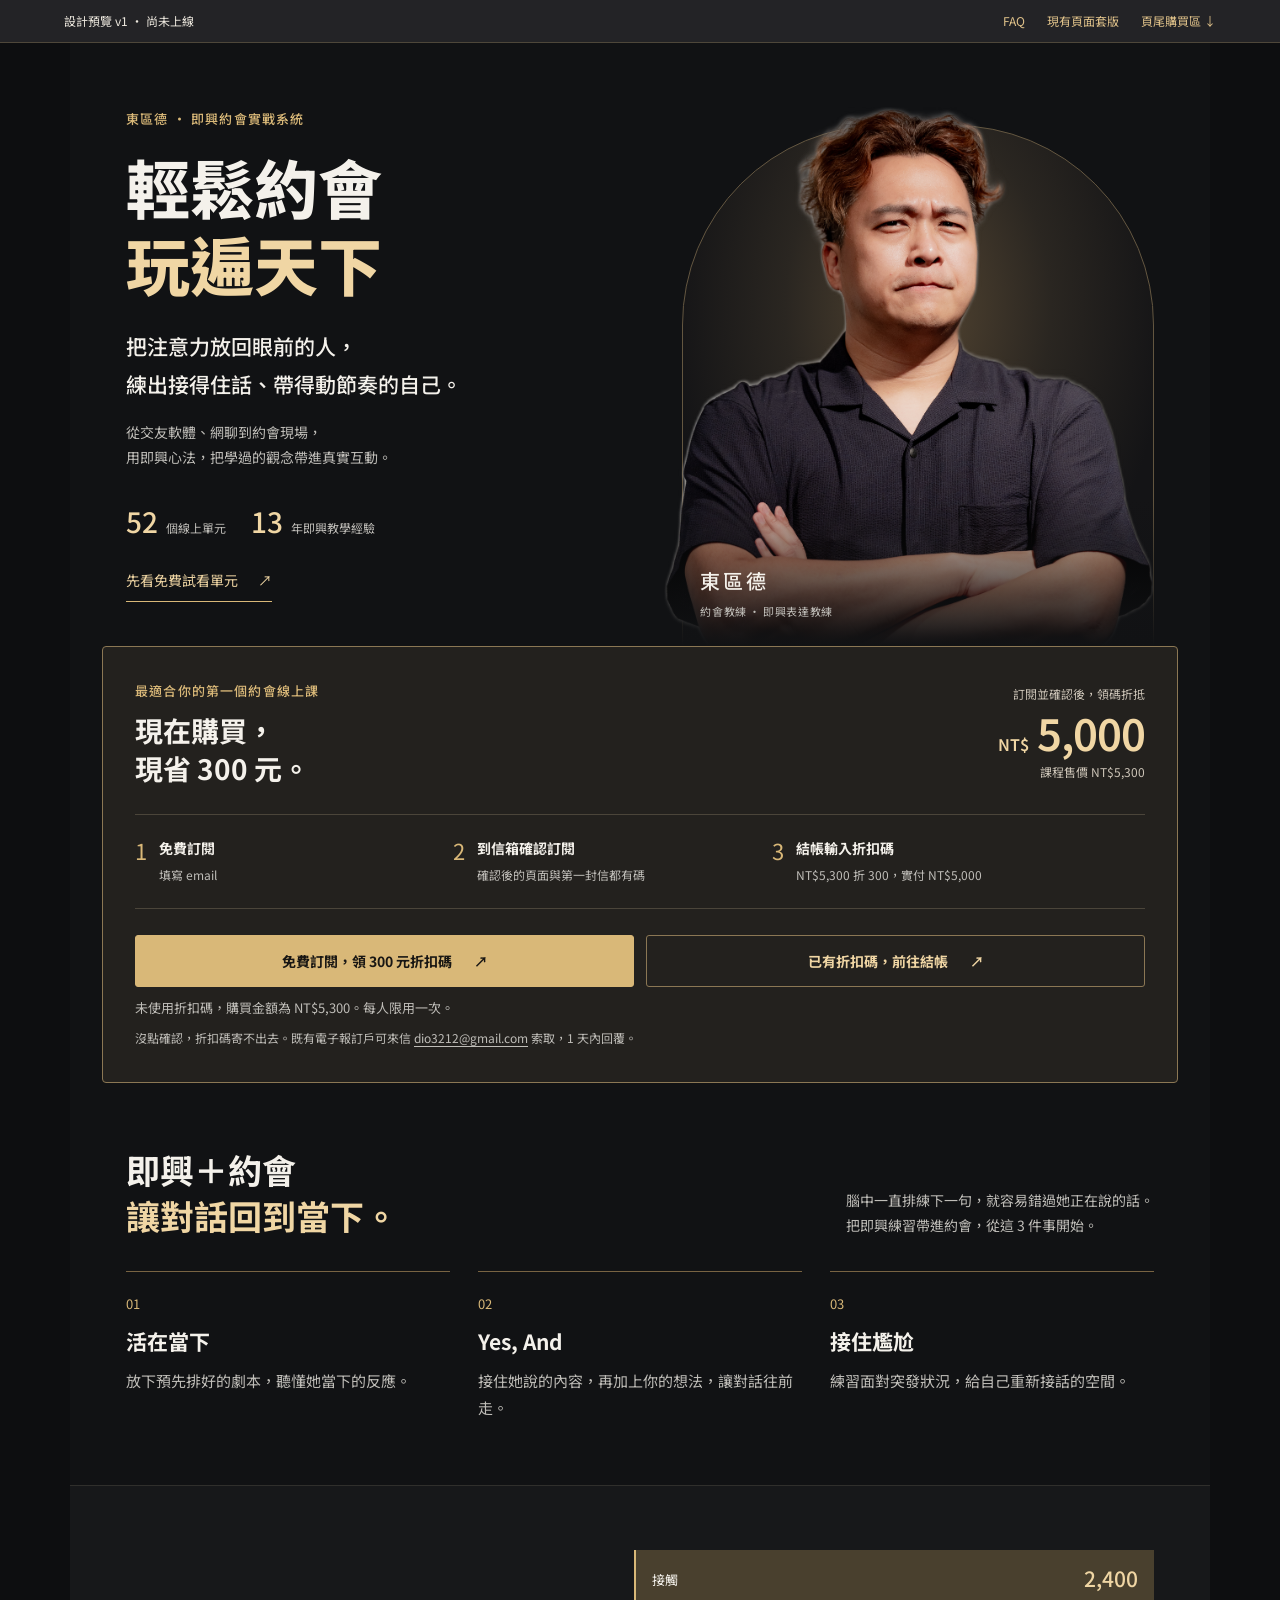
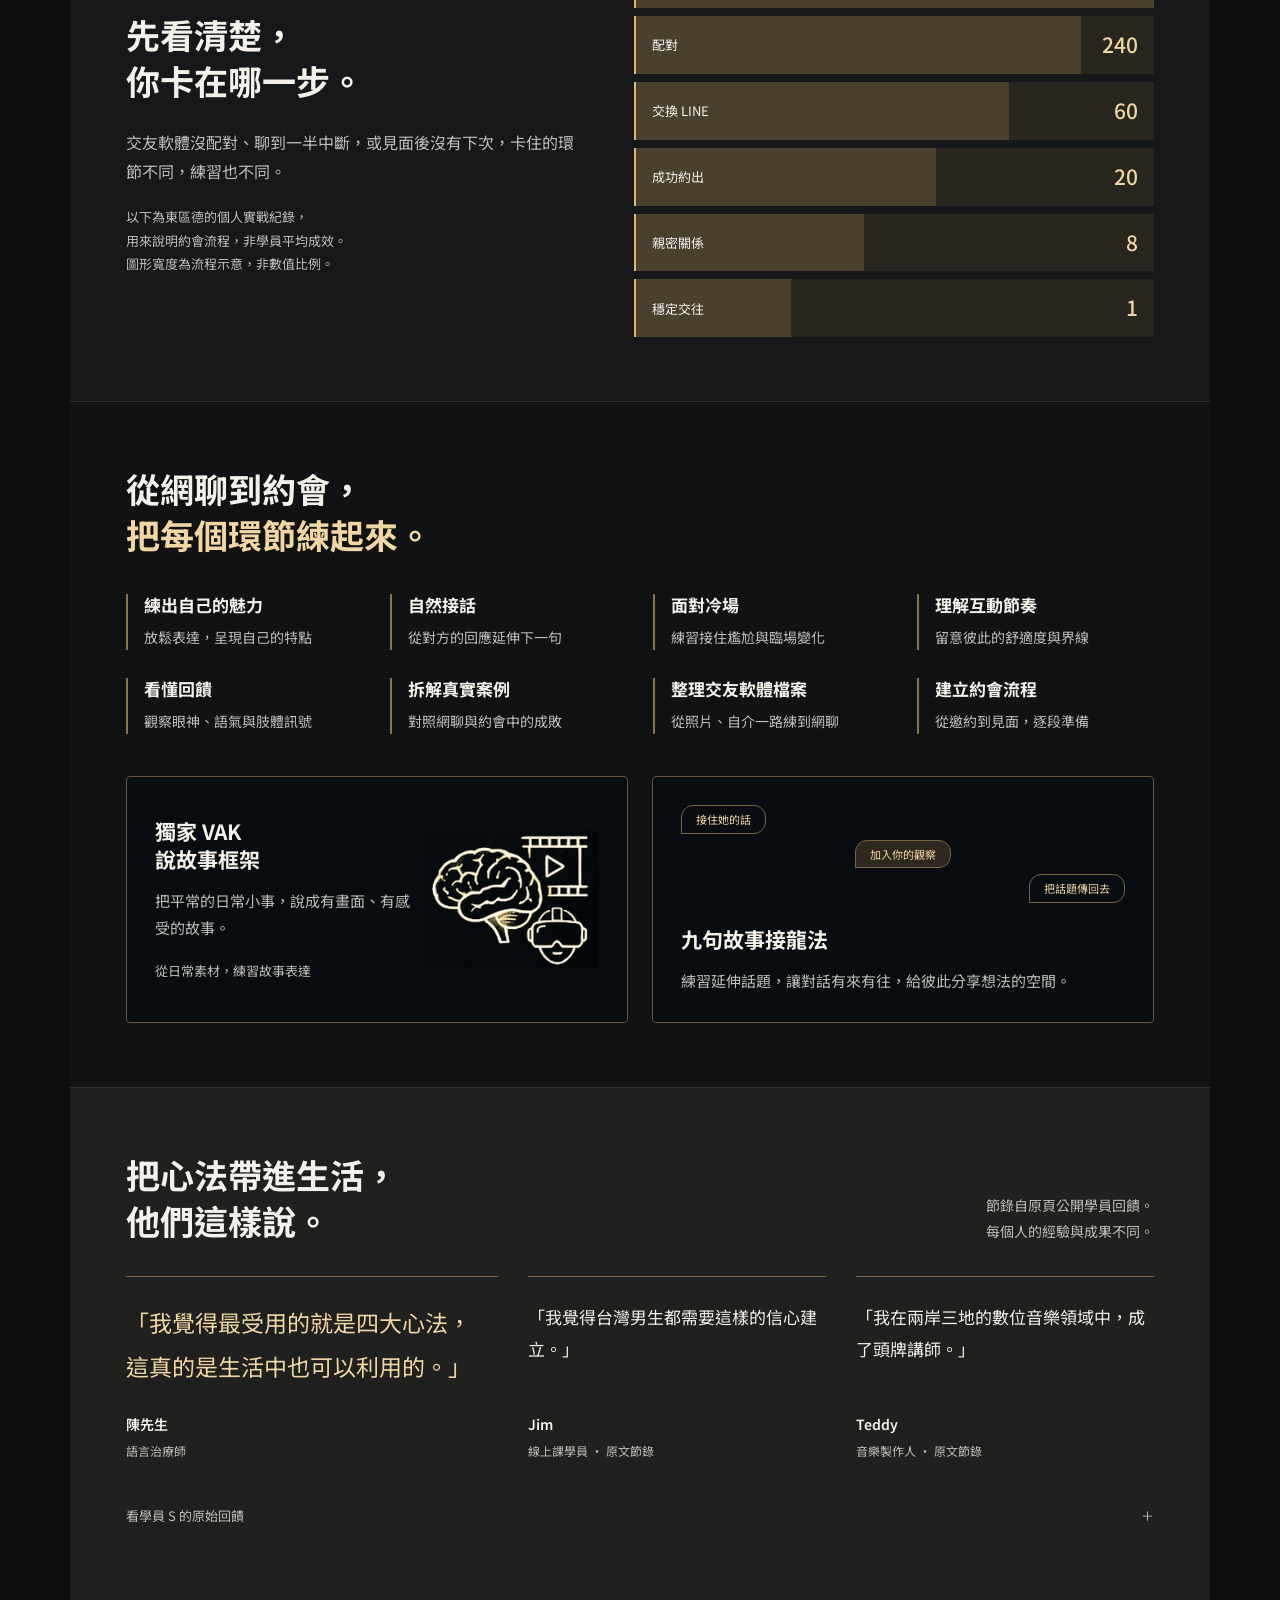
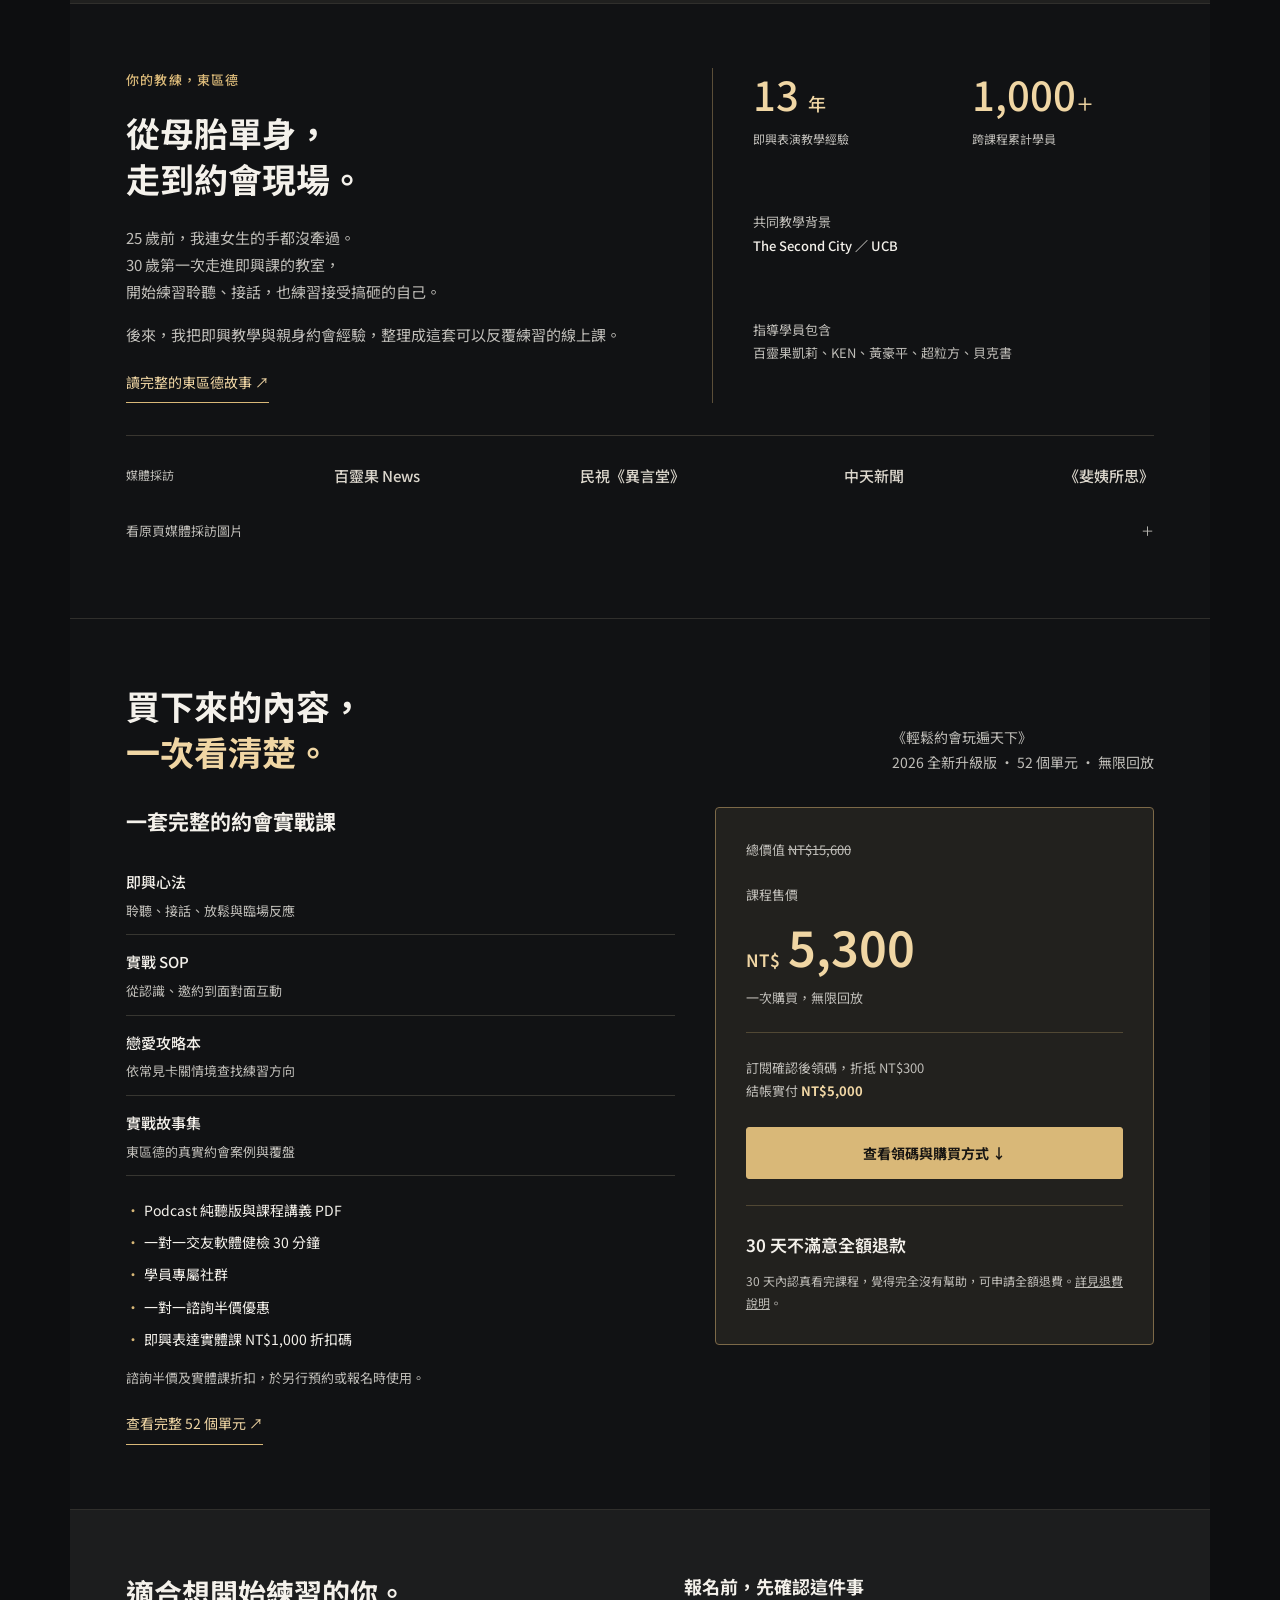
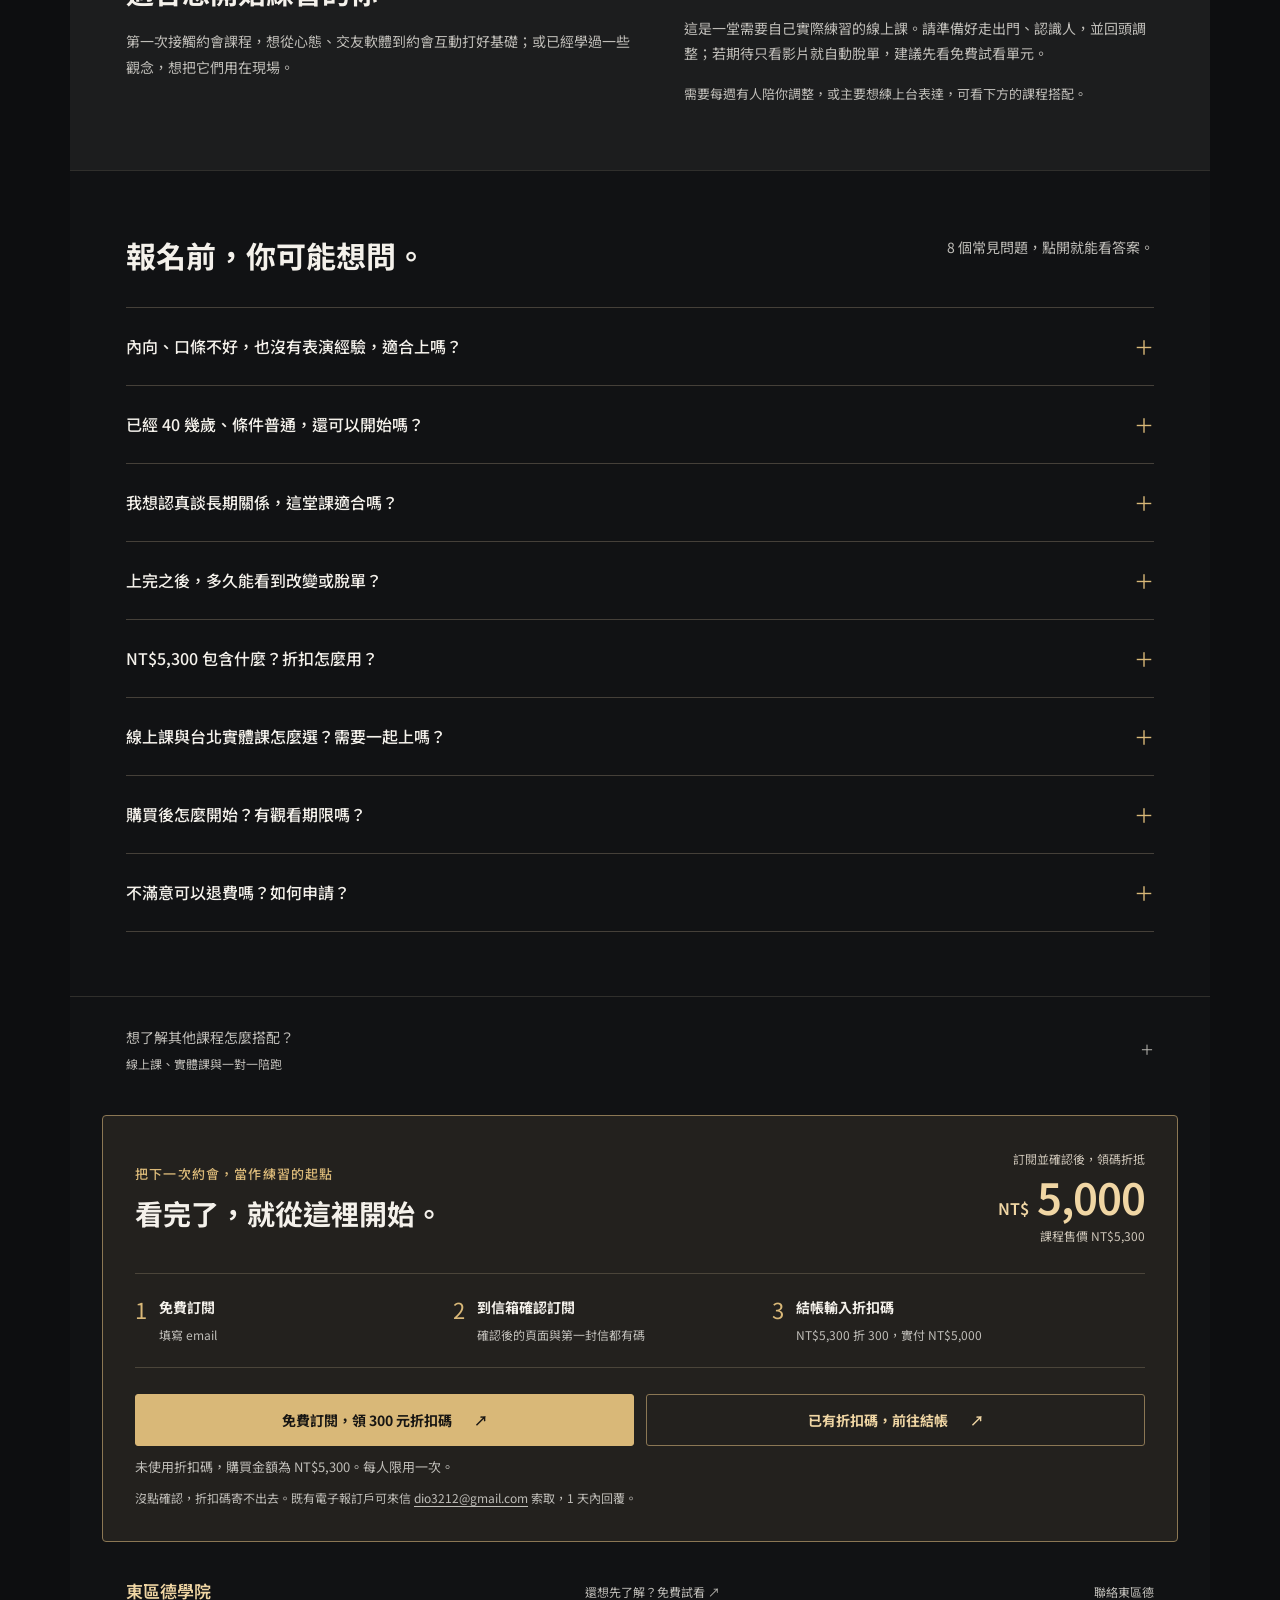
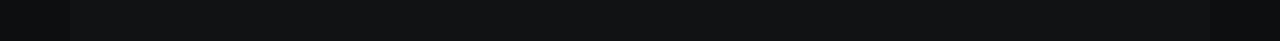
==== index.html @ cafd74aa "Publish course design preview for mobile review" ====
<!DOCTYPE html><html lang="zh-Hant"><head><meta charset="UTF-8"><meta name="viewport" content="width=device-width,initial-scale=1"><meta name="robots" content="noindex,nofollow"><title>輕鬆約會玩遍天下｜設計預覽 v1</title><link rel="stylesheet" href="design.css"></head><body class="dl-preview"><div class="dl-reviewbar"><span>設計預覽 v1 · 尚未上線</span><nav><a href="#dl-faq">FAQ</a><a href="platform-preview.html">現有頁面套版</a><a href="#dl-finish">頁尾購買區 ↓</a></nav></div><div class="dl-course" id="dl-course">
<header class="dl-hero"><div class="dl-hero-copy"><p class="dl-kicker">東區德 · 即興約會實戰系統</p><h1>輕鬆約會<br><em>玩遍天下</em></h1><p class="dl-lead">把注意力放回眼前的人，<br>練出接得住話、帶得動節奏的自己。</p><p class="dl-muted">從交友軟體、網聊到約會現場，<br>用即興心法，把學過的觀念帶進真實互動。</p><div class="dl-hero-facts"><span><b>52</b> 個線上單元</span><span><b>13</b> 年即興教學經驗</span></div><a class="dl-text-link" href="https://dioacademy.tw/learning/improvdating/3f78926c-6590-4a41-b8bd-613d4d5ba468" target="_blank" rel="noopener">先看免費試看單元 <span aria-hidden="true">↗</span></a></div><div class="dl-portrait"><div class="dl-arch"></div><img src="assets/portrait.png" alt="東區德，約會教練與即興表達教練" width="1558" height="2125"><span class="dl-signature">東區德<span>約會教練 · 即興表達教練</span></span></div></header>
<section id="dl-start" class="dl-offer" aria-labelledby="dl-start-title">
<div class="dl-offer-head"><div><p class="dl-kicker">最適合你的第一個約會線上課</p><h2 id="dl-start-title">現在購買，<br>現省 300 元。</h2></div><div class="dl-offer-price"><span>訂閱並確認後，領碼折抵</span><strong><small>NT$</small>5,000</strong><span>課程售價 NT$5,300</span></div></div>
<ol class="dl-steps"><li><b>1</b><span><strong>免費訂閱</strong>填寫 email</span></li><li><b>2</b><span><strong>到信箱確認訂閱</strong>確認後的頁面與第一封信都有碼</span></li><li><b>3</b><span><strong>結帳輸入折扣碼</strong>NT$5,300 折 300，實付 NT$5,000</span></li></ol>
<div class="dl-actions"><a class="dl-button" href="https://dio.kit.com/cheatcode_home?src=ad300" target="_blank" rel="noopener">免費訂閱，領 300 元折扣碼<span aria-hidden="true">↗</span></a><a class="dl-button dl-outline" href="https://dioacademy.tw/checkout?planId=e0495d20-8f7b-4b6c-938a-22f5584e10e2" target="_blank" rel="noopener">已有折扣碼，前往結帳<span aria-hidden="true">↗</span></a></div><p class="dl-small">未使用折扣碼，購買金額為 NT$5,300。每人限用一次。</p><p class="dl-fine">沒點確認，折扣碼寄不出去。既有電子報訂戶可來信 <a href="mailto:dio3212@gmail.com">dio3212@gmail.com</a> 索取，1 天內回覆。</p>
</section>
<section class="dl-section dl-method" id="dl-method"><div class="dl-section-heading"><h2>即興＋約會<br><em>讓對話回到當下。</em></h2><p>腦中一直排練下一句，就容易錯過她正在說的話。<br>把即興練習帶進約會，從這 3 件事開始。</p></div><div class="dl-methods"><article><span>01</span><h3>活在當下</h3><p>放下預先排好的劇本，聽懂她當下的反應。</p></article><article><span>02</span><h3>Yes, And</h3><p>接住她說的內容，再加上你的想法，讓對話往前走。</p></article><article><span>03</span><h3>接住尷尬</h3><p>練習面對突發狀況，給自己重新接話的空間。</p></article></div></section>
<section class="dl-section dl-funnel"><div><h2>先看清楚，<br>你卡在哪一步。</h2><p class="dl-muted">交友軟體沒配對、聊到一半中斷，或見面後沒有下次，卡住的環節不同，練習也不同。</p><p class="dl-small">以下為東區德的個人實戰紀錄，<br>用來說明約會流程，非學員平均成效。<br>圖形寬度為流程示意，非數值比例。</p></div><div class="dl-funnel-chart" aria-label="個人實戰紀錄漏斗"><div style="--bar:100%"><span>接觸</span><b>2,400</b></div><div style="--bar:86%"><span>配對</span><b>240</b></div><div style="--bar:72%"><span>交換 LINE</span><b>60</b></div><div style="--bar:58%"><span>成功約出</span><b>20</b></div><div style="--bar:44%"><span>親密關係</span><b>8</b></div><div style="--bar:30%"><span>穩定交往</span><b>1</b></div></div></section>
<section class="dl-section dl-outcomes"><h2>從網聊到約會，<br><em>把每個環節練起來。</em></h2><div class="dl-benefits"><div><h3>練出自己的魅力</h3><p>放鬆表達，呈現自己的特點</p></div><div><h3>自然接話</h3><p>從對方的回應延伸下一句</p></div><div><h3>面對冷場</h3><p>練習接住尷尬與臨場變化</p></div><div><h3>理解互動節奏</h3><p>留意彼此的舒適度與界線</p></div><div><h3>看懂回饋</h3><p>觀察眼神、語氣與肢體訊號</p></div><div><h3>拆解真實案例</h3><p>對照網聊與約會中的成敗</p></div><div><h3>整理交友軟體檔案</h3><p>從照片、自介一路練到網聊</p></div><div><h3>建立約會流程</h3><p>從邀約到見面，逐段準備</p></div></div><div class="dl-tools"><article class="dl-vak"><div><h3>獨家 VAK<br>說故事框架</h3><p>把平常的日常小事，說成有畫面、有感受的故事。</p><span class="dl-small">從日常素材，練習故事表達</span></div><div class="dl-vak-icon" role="img" aria-label="VAK 說故事框架原圖的大腦與影像圖示"></div></article><article><div class="dl-chat-art" aria-hidden="true"><span>接住她的話</span><span>加入你的觀察</span><span>把話題傳回去</span></div><h3>九句故事接龍法</h3><p>練習延伸話題，讓對話有來有往，給彼此分享想法的空間。</p></article></div></section>
<section class="dl-section dl-testimonials" id="dl-stories"><div class="dl-section-heading"><h2>把心法帶進生活，<br>他們這樣說。</h2><p>節錄自原頁公開學員回饋。<br>每個人的經驗與成果不同。</p></div><div class="dl-quotes"><figure><blockquote>「我覺得最受用的就是四大心法，<br>這真的是生活中也可以利用的。」</blockquote><figcaption>陳先生<span>語言治療師</span></figcaption></figure><figure><blockquote>「我覺得台灣男生都需要這樣的信心建立。」</blockquote><figcaption>Jim<span>線上課學員 · 原文節錄</span></figcaption></figure><figure><blockquote>「我在兩岸三地的數位音樂領域中，成了頭牌講師。」</blockquote><figcaption>Teddy<span>音樂製作人 · 原文節錄</span></figcaption></figure></div><details class="dl-evidence"><summary>看學員 S 的原始回饋 <span>＋</span></summary><img src="assets/student-s-original.jpg" alt="學員 S 原始回饋，提到聊天變得自然，也交到女朋友" loading="lazy"></details></section>
<section class="dl-section dl-teacher" id="dl-teacher"><div><p class="dl-kicker">你的教練，東區德</p><h2>從母胎單身，<br>走到約會現場。</h2><p>25 歲前，我連女生的手都沒牽過。<br>30 歲第一次走進即興課的教室，<br>開始練習聆聽、接話，也練習接受搞砸的自己。</p><p>後來，我把即興教學與親身約會經驗，整理成這套可以反覆練習的線上課。</p><a class="dl-text-link" href="https://dioacademy.tw/posts/aboutme" target="_blank" rel="noopener">讀完整的東區德故事 ↗</a></div><div class="dl-credentials"><div><b>13 <small>年</small></b><span>即興表演教學經驗</span></div><div><b>1,000<small>＋</small></b><span>跨課程累計學員</span></div><p>共同教學背景<br><strong>The Second City ／ UCB</strong></p><p>指導學員包含<br>百靈果凱莉、KEN、黃豪平、超粒方、貝克書</p></div><div class="dl-media"><span>媒體採訪</span><strong>百靈果 News</strong><strong>民視《異言堂》</strong><strong>中天新聞</strong><strong>《斐姨所思》</strong></div><details class="dl-evidence"><summary>看原頁媒體採訪圖片 <span>＋</span></summary><img src="assets/media-original.jpg" loading="lazy" alt="原頁媒體採訪畫面與節目標誌"></details></section>
<section class="dl-section dl-included" id="dl-included"><div class="dl-section-heading"><h2>買下來的內容，<br><em>一次看清楚。</em></h2><p>《輕鬆約會玩遍天下》<br>2026 全新升級版 · 52 個單元 · 無限回放</p></div><div class="dl-package"><div><h3>一套完整的約會實戰課</h3><div class="dl-curriculum"><div><b>即興心法</b><span>聆聽、接話、放鬆與臨場反應</span></div><div><b>實戰 SOP</b><span>從認識、邀約到面對面互動</span></div><div><b>戀愛攻略本</b><span>依常見卡關情境查找練習方向</span></div><div><b>實戰故事集</b><span>東區德的真實約會案例與覆盤</span></div></div><ul class="dl-inclusions"><li>Podcast 純聽版與課程講義 PDF</li><li>一對一交友軟體健檢 30 分鐘</li><li>學員專屬社群</li><li>一對一諮詢半價優惠</li><li>即興表達實體課 NT$1,000 折扣碼</li></ul><p class="dl-small">諮詢半價及實體課折扣，於另行預約或報名時使用。</p><a class="dl-text-link" href="https://dioacademy.tw/courses/improvdating#section-content" target="_blank" rel="noopener">查看完整 52 個單元 ↗</a></div><aside class="dl-price"><p>總價值 <s>NT$15,600</s></p><span>課程售價</span><strong><small>NT$</small>5,300</strong><p>一次購買，無限回放</p><hr><p>訂閱確認後領碼，折抵 NT$300<br>結帳實付 <b>NT$5,000</b></p><a class="dl-button" href="#dl-finish">查看領碼與購買方式 ↓</a><div class="dl-guarantee"><strong>30 天不滿意全額退款</strong><p>30 天內認真看完課程，覺得完全沒有幫助，可申請全額退費。<a href="#dl-faq">詳見退費說明</a>。</p></div></aside></div></section>
<section class="dl-section dl-fit"><div><h2>適合想開始練習的你。</h2><p>第一次接觸約會課程，想從心態、交友軟體到約會互動打好基礎；或已經學過一些觀念，想把它們用在現場。</p></div><div><h3>報名前，先確認這件事</h3><p>這是一堂需要自己實際練習的線上課。請準備好走出門、認識人，並回頭調整；若期待只看影片就自動脫單，建議先看免費試看單元。</p><p class="dl-small">需要每週有人陪你調整，或主要想練上台表達，可看下方的課程搭配。</p></div></section>
<section class="dl-section dl-faq" id="dl-faq"><div class="dl-section-heading"><h2>報名前，你可能想問。</h2><p>8 個常見問題，點開就能看答案。</p></div><details class="dl-faq-item"><summary>內向、口條不好，也沒有表演經驗，適合上嗎？<span aria-hidden="true">＋</span></summary><p>可以從零開始。課程練習聆聽、接話與放鬆，從即興心法進入日常對話。你可以依自己的節奏反覆看，再把練習帶進真實互動，不需要表演基礎。</p></details><details class="dl-faq-item"><summary>已經 40 幾歲、條件普通，還可以開始嗎？<span aria-hidden="true">＋</span></summary><p>可以。課程聚焦你能練習的部分，包含交友軟體檔案、網聊、邀約與現場表達。東區德 25 歲前母胎單身，30 歲第一次走進即興課；你也可以從目前最卡的一個環節開始。</p></details><details class="dl-faq-item"><summary>我想認真談長期關係，這堂課適合嗎？<span aria-hidden="true">＋</span></summary><p>課程以尊重、聆聽與真實表達為核心，內容集中在認識對象、網聊、邀約及約會互動。這些練習可以用於建立關係；若你主要想處理交往後的衝突或婚姻問題，請先確認課綱是否符合需求。</p></details><details class="dl-faq-item"><summary>上完之後，多久能看到改變或脫單？<span aria-hidden="true">＋</span></summary><p>沒有固定的脫單時程。課程提供練習與案例，實際進度會受行動量、互動對象與練習情況影響。可以先觀察自己是否更敢開口、能延伸話題，以及是否開始實際邀約。</p></details><details class="dl-faq-item"><summary>NT$5,300 包含什麼？折扣怎麼用？<span aria-hidden="true">＋</span></summary><p>包含 52 個線上單元、Podcast 純聽版、課程講義、一對一交友軟體健檢 30 分鐘、學員社群、一對一諮詢半價優惠，以及報名即興表達實體課可用的 NT$1,000 折扣碼。先免費訂閱電子報並點選確認，即可領取本堂線上課 NT$300 折扣碼；結帳輸入後實付 NT$5,000，每人限用一次。</p></details><details class="dl-faq-item"><summary>線上課與台北實體課怎麼選？需要一起上嗎？<span aria-hidden="true">＋</span></summary><p>線上課涵蓋交友軟體、網聊與約會實戰，適合想按自己的節奏學習的人。實體課以現場即興互動練習為主。可先用線上課打底，再依需求加入實體課；兩者可分開報名，無須同時購買。</p></details><details class="dl-faq-item"><summary>購買後怎麼開始？有觀看期限嗎？<span aria-hidden="true">＋</span></summary><p>付款完成後即可開通，沒有觀看期限與次數限制。建議先看免費試看單元，再從即興心法打底，接著練習實戰 SOP。已經有特定卡關情境，也可以直接查找「戀愛攻略本」對應單元。</p></details><details class="dl-faq-item"><summary>不滿意可以退費嗎？如何申請？<span aria-hidden="true">＋</span></summary><p>可以。30 天內，你認真看完課程卻覺得完全沒有幫助，全額退費。來信 dio3212@gmail.com，附訂單截圖、購買時註冊的 Email 與姓名，說明退費原因，我們會在 3 個工作天內處理並與你聯繫。</p></details></section>
<section class="dl-map"><details><summary><span>想了解其他課程怎麼搭配？<small>線上課、實體課與一對一陪跑</small></span><span>＋</span></summary><div class="dl-map-content"><p>約會與脫單</p><div class="dl-map-links"><span class="dl-current">輕鬆約會玩遍天下 · 你在這裡</span><a href="https://dioacademy.tw/vip-program/?src=lmap" target="_blank" rel="noopener">脫單陪跑計畫 · 免先修 ↗</a></div><p>表達力與臨場反應</p><div class="dl-map-links"><a href="https://dioacademy.tw/courses/improvlevela?src=lmap" target="_blank" rel="noopener">Level A 即興表達入門 · 免先修 ↗</a><a href="https://dioacademy.tw/courses/levelh?src=lmap" target="_blank" rel="noopener">Level H 幽默自信表達 · 免先修 ↗</a><a href="https://dioacademy.tw/courses/levelb?src=lmap" target="_blank" rel="noopener">Level B · 先修 Level A ↗</a><a href="https://dioacademy.tw/courses/levelc?src=lmap" target="_blank" rel="noopener">Level C · 先修 Level B ↗</a><a href="https://dioacademy.tw/courses/levels?src=lmap" target="_blank" rel="noopener">Level S · 先修 Level C ↗</a><a href="https://dioacademy.tw/courses/sketch10?src=lmap" target="_blank" rel="noopener">素描喜劇直通班 · 免先修 ↗</a></div><p class="dl-small">電子報訂戶與線上課學員可憑各自適用的折扣碼報名實體課。當期日期與報名條件請見各課程頁。</p></div></details></section>
<section id="dl-finish" class="dl-offer" aria-labelledby="dl-finish-title">
<div class="dl-offer-head"><div><p class="dl-kicker">把下一次約會，當作練習的起點</p><h2 id="dl-finish-title">看完了，就從這裡開始。</h2></div><div class="dl-offer-price"><span>訂閱並確認後，領碼折抵</span><strong><small>NT$</small>5,000</strong><span>課程售價 NT$5,300</span></div></div>
<ol class="dl-steps"><li><b>1</b><span><strong>免費訂閱</strong>填寫 email</span></li><li><b>2</b><span><strong>到信箱確認訂閱</strong>確認後的頁面與第一封信都有碼</span></li><li><b>3</b><span><strong>結帳輸入折扣碼</strong>NT$5,300 折 300，實付 NT$5,000</span></li></ol>
<div class="dl-actions"><a class="dl-button" href="https://dio.kit.com/cheatcode_home?src=ad300" target="_blank" rel="noopener">免費訂閱，領 300 元折扣碼<span aria-hidden="true">↗</span></a><a class="dl-button dl-outline" href="https://dioacademy.tw/checkout?planId=e0495d20-8f7b-4b6c-938a-22f5584e10e2" target="_blank" rel="noopener">已有折扣碼，前往結帳<span aria-hidden="true">↗</span></a></div><p class="dl-small">未使用折扣碼，購買金額為 NT$5,300。每人限用一次。</p><p class="dl-fine">沒點確認，折扣碼寄不出去。既有電子報訂戶可來信 <a href="mailto:dio3212@gmail.com">dio3212@gmail.com</a> 索取，1 天內回覆。</p>
</section>
<footer class="dl-footer"><span>東區德學院</span><a href="https://dioacademy.tw/learning/improvdating/3f78926c-6590-4a41-b8bd-613d4d5ba468" target="_blank" rel="noopener">還想先了解？免費試看 ↗</a><a href="mailto:dio3212@gmail.com">聯絡東區德</a></footer></div></body></html>
---- design.css ----
@import url('https://fonts.googleapis.com/css2?family=Noto+Sans+TC:wght@400;500;600;700;800&display=swap');
:root{color-scheme:dark}
.dl-preview{margin:0;background:#0d0e10;color:#f5f3ef;font-family:'Noto Sans TC','PingFang TC',sans-serif}
.dl-preview *{box-sizing:border-box}
.dl-reviewbar{display:flex;align-items:center;justify-content:space-between;gap:16px;padding:12px 5vw;background:#232326;color:#eee9df;font:12px/1.5 'Noto Sans TC','PingFang TC',sans-serif;position:relative;z-index:20;border-bottom:1px solid #4e473a}
.dl-reviewbar nav{display:flex;gap:22px;align-items:center}.dl-reviewbar a{color:#e0c28a;text-decoration:none}
.dl-course{--bg:#111214;--surface:#1c1d20;--gold:#d9b878;--gold-light:#f0d6a4;--text:#f4f1eb;--muted:#bfbdb8;--line:#454138;container:course / inline-size;max-width:1140px;margin:0 auto;background:var(--bg);color:var(--text);font:400 16px/1.8 'Noto Sans TC','PingFang TC',sans-serif;white-space:normal!important;text-align:left;overflow:clip}
.dl-course *{box-sizing:border-box}.dl-course :is(h1,h2,h3,p,figure,blockquote,ul,ol){margin:0;padding:0}.dl-course p+p{margin-top:16px}
.dl-course :is(h1,h2,h3){font-family:inherit;color:var(--text);font-weight:700;text-wrap:balance;line-height:1.35;letter-spacing:0}
.dl-course h1{font-size:64px;line-height:1.2;font-weight:800}.dl-course h2{font-size:34px}.dl-course h3{font-size:21px}.dl-course em{font-style:normal;color:var(--gold-light)}
.dl-course a{color:inherit;text-decoration:none}.dl-course a:hover{color:var(--gold-light)}.dl-course a:focus-visible,.dl-course summary:focus-visible{outline:3px solid var(--gold-light);outline-offset:5px}
.dl-course .dl-kicker{font-size:13px;color:var(--gold);letter-spacing:.09em;font-weight:500;margin-bottom:18px}.dl-course .dl-muted{color:var(--muted)}
.dl-course .dl-small{font-size:13px;line-height:1.8;color:var(--muted)}.dl-course .dl-fine{font-size:12px;line-height:1.9;color:var(--muted)}.dl-fine a{text-decoration:underline;text-underline-offset:3px}.dl-course .dl-text-link{display:inline-flex;gap:20px;align-items:center;margin-top:22px;font-size:14px;color:var(--gold-light);border-bottom:1px solid var(--gold);padding-bottom:7px}
.dl-hero{position:relative;padding:64px 56px 0;display:grid;grid-template-columns:1.1fr 1fr;gap:0;min-height:575px;background:#111214}
.dl-hero-copy{position:relative;z-index:2;padding:0 0 44px}.dl-hero .dl-lead{font-size:21px;line-height:1.8;margin-top:26px;font-weight:500}.dl-hero .dl-muted{font-size:14px;margin-top:16px}.dl-hero-facts{display:flex;gap:25px;margin-top:26px;font-size:12px;color:var(--muted)}.dl-hero-facts b{font-size:28px;font-weight:500;color:var(--gold-light);margin-right:5px;font-variant-numeric:tabular-nums}
.dl-portrait{position:relative;align-self:stretch;min-width:0;overflow:hidden}.dl-arch{position:absolute;inset:18px 0 0 18px;border-radius:200px 200px 0 0;border:1px solid #635640;background:radial-gradient(ellipse at 50% 35%,#554632 0%,#2a2621 40%,#141416 75%)}.dl-portrait img{position:absolute!important;width:100%!important;height:100%!important;max-width:none!important;object-fit:cover;object-position:50% 0;display:block}.dl-portrait:after{content:'';position:absolute;bottom:0;left:0;right:0;height:150px;background:linear-gradient(transparent,#111214)}.dl-signature{position:absolute;left:36px;bottom:24px;z-index:2;font-size:20px;letter-spacing:.15em;font-weight:500}.dl-signature span{display:block;font-size:11px;letter-spacing:.05em;font-weight:400;color:var(--muted);margin-top:3px}
.dl-offer{margin:0 32px;padding:32px;background:#23211e;border:1px solid #8b7754;border-radius:4px;scroll-margin-top:20px}.dl-offer-head{display:flex;justify-content:space-between;gap:28px;align-items:center}.dl-offer .dl-kicker{margin-bottom:10px}.dl-offer h2{font-size:28px}.dl-offer-price{flex-shrink:0;display:flex;flex-direction:column;align-items:flex-end}.dl-offer-price>span{font-size:12px;color:#ccc4b7}.dl-offer-price strong{font-size:43px;line-height:1.3;color:var(--gold-light);font-weight:600;letter-spacing:-.025em}.dl-offer-price small{font-size:16px;letter-spacing:0;margin-right:8px}
.dl-steps{list-style:none!important;display:flex;gap:20px;margin:26px 0!important;padding:22px 0!important;border-block:1px solid #4b453a}.dl-steps li{display:flex;gap:12px;align-items:flex-start;flex:1;margin:0!important;font-size:12px;line-height:1.7;color:var(--muted)}.dl-steps li:last-child{flex:1.25}.dl-steps b{font-weight:400;font-size:22px;line-height:1.25;color:var(--gold)}.dl-steps strong{display:block;color:var(--text);font-size:14px;margin-bottom:5px}
.dl-actions{display:flex;gap:12px;margin-bottom:9px}.dl-course .dl-button{display:flex;align-items:center;justify-content:center;gap:22px;min-height:52px;padding:13px 19px;background:var(--gold);border:1px solid var(--gold);color:#181613;border-radius:3px;font-size:14px;font-weight:700;transition:background .18s ease,color .18s ease;line-height:1.6;flex:1;text-align:center}.dl-course .dl-button:hover{color:#181613;background:#efd4a0}.dl-course .dl-outline{background:transparent;color:var(--gold-light);border-color:#8b7754}.dl-course .dl-outline:hover{background:#373027;color:var(--gold-light)}.dl-offer .dl-fine{margin-top:8px}
.dl-section{padding:64px 56px;border-bottom:1px solid #302f2c;scroll-margin-top:20px}.dl-section-heading{display:flex;justify-content:space-between;gap:32px;align-items:end;margin-bottom:32px}.dl-section-heading>p{max-width:380px;color:var(--muted);font-size:14px}.dl-methods{display:grid;grid-template-columns:repeat(3,1fr);gap:28px}.dl-methods article{padding-top:20px;border-top:1px solid #786342}.dl-methods span{color:var(--gold);font-size:13px;display:block;margin-bottom:12px}.dl-methods p{color:var(--muted);font-size:15px;margin-top:12px}
.dl-funnel{display:grid;grid-template-columns:1fr 1.15fr;gap:56px;background:#17181a;align-items:center}.dl-funnel h2{margin-bottom:24px}.dl-funnel .dl-small{margin-top:20px}.dl-funnel-chart{display:flex;flex-direction:column;gap:8px}.dl-funnel-chart>div{display:flex;position:relative;align-items:center;justify-content:space-between;padding:10px 16px;background:#292620;border-left:2px solid var(--gold);width:100%;isolation:isolate}.dl-funnel-chart>div:before{content:'';position:absolute;inset:0 auto 0 0;width:var(--bar);background:#49402e;z-index:-1}.dl-funnel-chart span{font-size:13px}.dl-funnel-chart b{font-size:21px;color:var(--gold-light);font-weight:500;font-variant-numeric:tabular-nums}
.dl-benefits{display:grid;grid-template-columns:repeat(4,1fr);gap:28px 26px;margin-top:36px}.dl-benefits h3{font-size:17px}.dl-benefits p{font-size:14px;color:var(--muted);margin-top:8px}.dl-benefits>div{border-left:2px solid #8c754e;padding-left:16px}
.dl-tools{display:grid;grid-template-columns:1fr 1fr;gap:24px;margin-top:42px}.dl-tools>article{padding:28px;background:#080d11;border:1px solid #63563e;border-radius:4px}.dl-tools p{font-size:15px;color:var(--muted);margin-top:14px}.dl-tools .dl-small{display:block;margin-top:18px}.dl-vak{display:flex;align-items:center;gap:10px}.dl-vak>div:first-child{flex:1}.dl-vak-icon{flex:0 0 175px;height:137px;background-image:url('assets/vak-original.png');background-repeat:no-repeat;background-size:760px auto;background-position:-490px -470px}.dl-chat-art{display:flex;flex-direction:column;align-items:flex-start;gap:6px;margin-bottom:22px}.dl-chat-art span{font-size:11px;line-height:1.5;padding:5px 14px;border:1px solid #766444;border-radius:12px 12px 12px 0;color:var(--gold-light)}.dl-chat-art span:nth-child(2){align-self:center;background:#2e281f}.dl-chat-art span:last-child{align-self:flex-end}
.dl-testimonials{background:#20201f}.dl-quotes{display:grid;grid-template-columns:1.25fr 1fr 1fr;gap:30px}.dl-quotes figure{border-top:1px solid #7f6b49;padding-top:24px;display:flex;flex-direction:column;justify-content:space-between}.dl-quotes blockquote{font-size:17px;line-height:1.9;color:#f2eee5}.dl-quotes figure:first-child blockquote{font-size:23px;color:var(--gold-light)}.dl-quotes figcaption{margin-top:24px;font-size:14px;font-weight:600}.dl-quotes figcaption span{display:block;font-size:12px;color:var(--muted);font-weight:400;margin-top:3px}
.dl-course summary{cursor:pointer;list-style:none;display:flex;justify-content:space-between;align-items:center;gap:20px}.dl-course summary::-webkit-details-marker{display:none}.dl-course details[open]>summary>span:last-child{transform:rotate(45deg)}.dl-course details[open]>summary>span:first-child:not(:last-child){transform:none}.dl-evidence{margin-top:30px}.dl-evidence summary{font-size:13px;color:var(--muted);padding:12px 0}.dl-evidence img{max-width:360px!important;width:100%!important;height:auto!important;margin-top:16px;border-radius:4px}.dl-teacher{display:grid;grid-template-columns:1.2fr 1fr;gap:32px 56px}.dl-teacher h2{margin-bottom:22px}.dl-teacher p{font-size:15px;color:var(--muted)}.dl-credentials{border-left:1px solid #5b4e38;padding-left:40px;display:flex;flex-wrap:wrap;gap:22px 36px}.dl-credentials>div{flex:1}.dl-credentials b{display:block;font-size:40px;white-space:nowrap;font-weight:500;color:var(--gold-light);line-height:1.3}.dl-credentials small{font-size:18px}.dl-credentials span{font-size:12px;color:var(--muted);display:block;margin-top:8px}.dl-credentials p{flex:0 0 100%;margin:0!important;font-size:13px}.dl-credentials strong{font-weight:500;color:var(--text)}.dl-media{grid-column:1/-1;border-top:1px solid #393630;padding-top:26px;display:flex;justify-content:space-between;align-items:center;gap:16px;flex-wrap:wrap}.dl-media span{font-size:12px;color:var(--muted)}.dl-media strong{font-size:15px;font-weight:500;color:#dcd7cd}.dl-teacher .dl-evidence{grid-column:1/-1;margin-top:-14px}
.dl-package{display:grid;grid-template-columns:1.25fr 1fr;gap:40px}.dl-package h3{margin-bottom:20px}.dl-curriculum>div{padding:12px 0;border-bottom:1px solid #373631}.dl-curriculum b{font-size:15px;font-weight:500}.dl-curriculum span{display:block;font-size:13px;color:var(--muted);margin-top:3px}.dl-inclusions{list-style:none!important;margin:22px 0 14px!important}.dl-inclusions li{padding-left:18px;position:relative;margin:7px 0;font-size:14px}.dl-inclusions li:before{content:'·';position:absolute;left:0;color:var(--gold)}.dl-price{background:#22211e;border:1px solid #7c6948;padding:30px;border-radius:4px;align-self:start}.dl-price>p:first-child{font-size:13px;color:var(--muted);margin-bottom:18px}.dl-price>span{font-size:13px;color:var(--muted)}.dl-price>strong{display:block;font-size:48px;line-height:1.2;font-weight:600;color:var(--gold-light);margin:10px 0}.dl-price>strong small{font-size:17px;margin-right:8px}.dl-price p{font-size:13px;color:var(--muted)}.dl-price b{color:var(--gold-light)}.dl-price hr{border:0;border-top:1px solid #514834;margin:23px 0}.dl-price .dl-button{margin-top:24px}.dl-guarantee{margin-top:26px;padding-top:24px;border-top:1px solid #514834}.dl-guarantee strong{display:block;font-size:17px;font-weight:600;margin-bottom:10px}.dl-guarantee p{font-size:12px}.dl-guarantee a{text-decoration:underline}
.dl-fit{display:grid;grid-template-columns:1.1fr 1fr;gap:40px;background:#1c1d1e}.dl-fit h2{font-size:28px}.dl-fit h3{font-size:18px;margin-bottom:18px}.dl-fit h2+p{margin-top:18px}.dl-fit p{font-size:14px;color:var(--muted)}
.dl-faq .dl-section-heading{align-items:start}.dl-faq .dl-section-heading h2{font-size:30px}.dl-faq-item{border-top:1px solid #454039}.dl-faq-item:last-child{border-bottom:1px solid #454039}.dl-faq-item summary{padding:22px 0;font-size:16px;font-weight:500;line-height:1.65}.dl-faq-item summary span{color:var(--gold);font-size:20px;font-weight:400;flex:none}.dl-faq-item>p{font-size:14px;color:var(--muted);padding:0 35px 24px 0;line-height:1.9;max-width:780px}.dl-faq-item[open] summary{color:var(--gold-light)}
.dl-map{padding:28px 56px 40px}.dl-map>details>summary{font-size:14px;color:var(--muted)}.dl-map small{display:block;font-size:12px;color:var(--muted);margin-top:3px}.dl-map-content{padding-top:25px}.dl-map-content>p{font-size:14px;color:var(--gold-light);margin:20px 0 12px}.dl-map-links{display:grid;grid-template-columns:1fr 1fr;gap:12px}.dl-map-links>*{display:block;padding:14px 16px;border:1px solid #58503f;border-radius:3px;font-size:13px}.dl-map-links a:hover{background:#27241e}.dl-map-links .dl-current{border-color:var(--gold);color:var(--gold-light)}
.dl-footer{display:flex;justify-content:space-between;align-items:center;gap:20px;padding:34px 56px;font-size:12px;color:var(--muted)}.dl-footer>span{font-size:17px;color:var(--gold-light);font-weight:600}
@container course (max-width:850px){.dl-hero{padding:44px 30px 0;min-height:480px}.dl-course h1{font-size:49px}.dl-hero h2{font-size:49px!important}.dl-hero .dl-lead{font-size:18px}.dl-hero .dl-muted{font-size:13px}.dl-hero-facts{gap:16px}.dl-hero-facts b{font-size:23px}.dl-section{padding:46px 30px}.dl-section-heading{display:block}.dl-section-heading>p{margin-top:20px}.dl-course h2{font-size:30px}.dl-offer{margin:0 20px;padding:26px}.dl-offer h2{font-size:23px}.dl-offer-price strong{font-size:35px}.dl-steps{gap:14px}.dl-benefits{grid-template-columns:repeat(2,1fr)}.dl-tools{grid-template-columns:1fr}.dl-tools>article{display:flex;align-items:center;gap:22px}.dl-tools>article:not(.dl-vak){display:grid;grid-template-columns:1fr 1fr}.dl-chat-art{grid-row:1/3;margin:0}.dl-tools>article:not(.dl-vak) p{margin:0}.dl-quotes{grid-template-columns:1fr 1fr}.dl-quotes figure:first-child{grid-column:1/-1}.dl-teacher{gap:32px}.dl-credentials{padding-left:26px;gap:20px}.dl-credentials b{font-size:30px}.dl-package{gap:26px;grid-template-columns:1.1fr 1fr}.dl-price{padding:24px}.dl-price>strong{font-size:37px}.dl-funnel{gap:30px}.dl-fit{gap:28px}.dl-footer{padding:30px}.dl-map{padding:28px 30px 36px}}
@container course (max-width:570px){.dl-hero{padding:34px 24px 0;min-height:570px;display:block}.dl-hero-copy{padding-bottom:110px}.dl-course h1{font-size:48px}.dl-hero h2{font-size:48px!important}.dl-hero .dl-kicker{font-size:11px;letter-spacing:.04em}.dl-hero .dl-lead{font-size:17px;margin-top:20px}.dl-hero .dl-muted{font-size:13px;max-width:270px}.dl-hero .dl-text-link{font-size:13px;margin-top:18px}.dl-hero-facts{flex-direction:column;gap:5px;margin-top:22px}.dl-hero-facts b{font-size:24px}.dl-portrait{position:absolute;right:4px;bottom:0;width:54%;height:265px}.dl-arch{inset:10px 5px 0 4px}.dl-portrait img{object-position:50% 0}.dl-signature{left:16px;bottom:12px;font-size:17px}.dl-signature span{font-size:9px}.dl-portrait:after{height:110px}.dl-offer{margin:0 16px;padding:24px 20px}.dl-offer-head{display:block}.dl-offer h2{font-size:24px}.dl-offer .dl-kicker{font-size:11px;letter-spacing:.015em}.dl-offer-price{align-items:flex-start;margin-top:20px}.dl-offer-price strong{font-size:42px}.dl-steps{display:block;margin:20px 0!important;padding:18px 0!important}.dl-steps li{gap:14px;margin:0 0 17px!important}.dl-steps li:last-child{margin-bottom:0!important}.dl-steps b{width:17px;font-size:22px}.dl-steps strong{font-size:14px;margin-bottom:3px}.dl-actions{flex-direction:column;gap:10px}.dl-course .dl-button{font-size:13px;padding:13px 8px;gap:12px;min-height:50px}.dl-course .dl-small{font-size:12px}.dl-course .dl-fine{font-size:11px}.dl-section{padding:40px 24px}.dl-course h2{font-size:29px}.dl-section-heading{margin-bottom:26px}.dl-section-heading>p{font-size:13px;line-height:1.8;margin-top:18px}.dl-methods{display:block}.dl-methods article{padding:18px 0;display:grid;grid-template-columns:30px 1fr;gap:8px 12px}.dl-methods span{margin:3px 0 0}.dl-methods h3{font-size:20px}.dl-methods p{grid-column:2;font-size:14px;margin:0}.dl-funnel{display:block}.dl-funnel-chart{margin-top:26px}.dl-funnel h2{margin-bottom:18px}.dl-benefits{gap:26px 18px;margin-top:28px}.dl-benefits>div{padding-left:12px}.dl-benefits h3{font-size:16px}.dl-benefits p{font-size:13px;line-height:1.8}.dl-tools{margin-top:30px;gap:18px}.dl-tools>article{padding:22px 18px}.dl-vak{flex-wrap:wrap;gap:16px}.dl-vak>div:first-child{flex-basis:100%}.dl-vak-icon{margin:auto}.dl-tools>article:not(.dl-vak){display:block}.dl-chat-art{margin:0 0 22px;max-width:230px}.dl-tools>article:not(.dl-vak) p{margin-top:14px}.dl-quotes{display:block}.dl-quotes figure{margin-top:24px;padding-top:20px}.dl-quotes figure:first-child blockquote{font-size:22px}.dl-quotes blockquote{font-size:16px}.dl-quotes figcaption{margin-top:18px}.dl-teacher{display:block}.dl-teacher p{font-size:14px}.dl-credentials{margin-top:30px;padding:24px 0 0;border-left:0;border-top:1px solid #5b4e38;gap:20px}.dl-credentials b{font-size:36px}.dl-credentials p{font-size:13px}.dl-media{margin-top:30px;justify-content:flex-start;gap:12px 22px}.dl-media>span{flex-basis:100%}.dl-media strong{font-size:13px}.dl-teacher .dl-evidence{margin-top:20px}.dl-package{display:block}.dl-price{margin-top:30px;padding:28px 24px}.dl-price>strong{font-size:46px}.dl-fit{display:block}.dl-fit>div+div{margin-top:30px}.dl-fit h2{font-size:26px}.dl-faq .dl-section-heading h2{font-size:25px}.dl-faq-item summary{font-size:15px;padding:20px 0;gap:15px}.dl-faq-item>p{font-size:14px;padding-right:0}.dl-map{padding:26px 24px 34px}.dl-map-links{grid-template-columns:1fr}.dl-footer{padding:28px 24px;flex-wrap:wrap;gap:14px}.dl-footer>span{flex-basis:100%}}
@media(max-width:600px){.dl-reviewbar{padding:10px 16px;gap:8px;font-size:10px}.dl-reviewbar nav{gap:12px}.dl-reviewbar nav a:first-child{display:none}}
@media(prefers-reduced-motion:reduce){.dl-course *{transition:none!important;scroll-behavior:auto!important}}
/* Scope the replacement to the description; keep platform styles elsewhere. */
#section-description .ck-content:has(.dl-course){white-space:normal!important}#section-description .dl-course{width:100%;margin:0}#section-description .dl-course p{line-height:1.8}#section-description .dl-course .dl-hero h2{font-size:64px;line-height:1.2;font-weight:800}#section-description .dl-course :is(ul,ol){margin-left:0}#section-description .dl-course img{border:0}
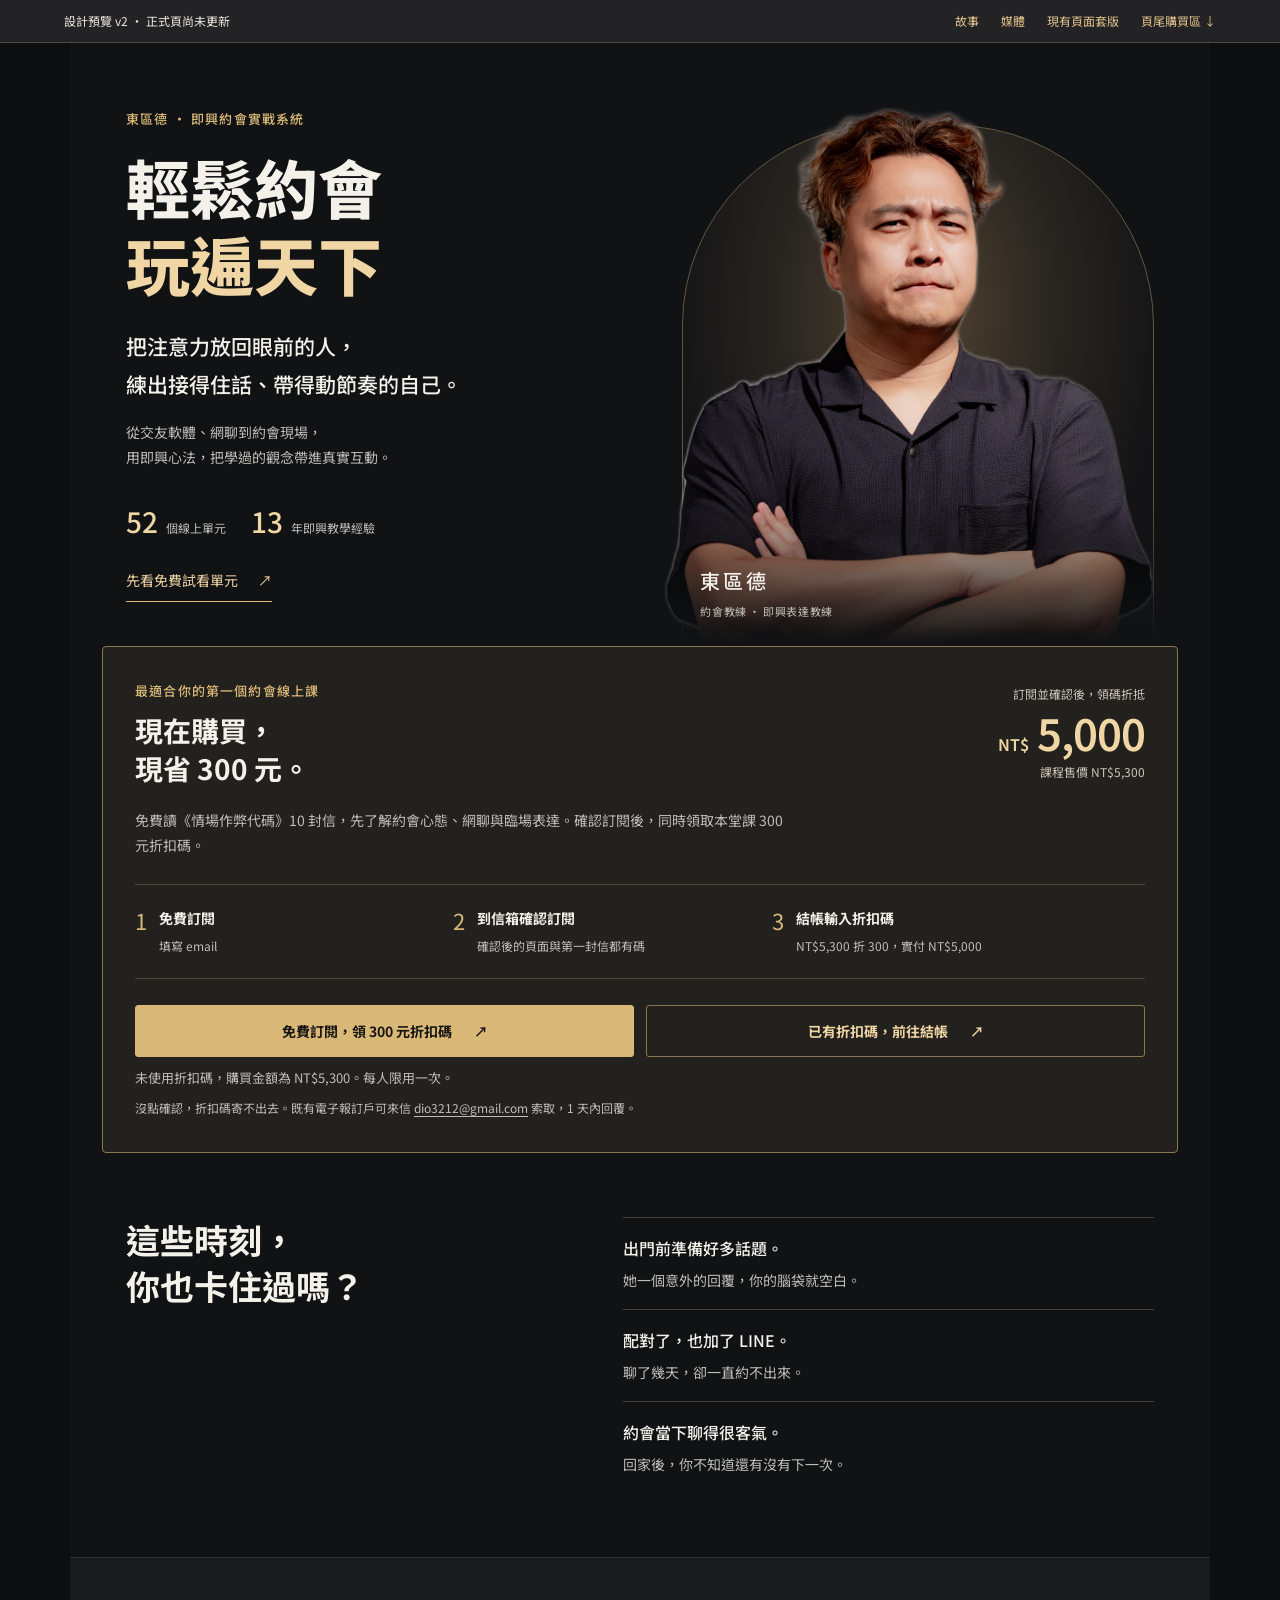
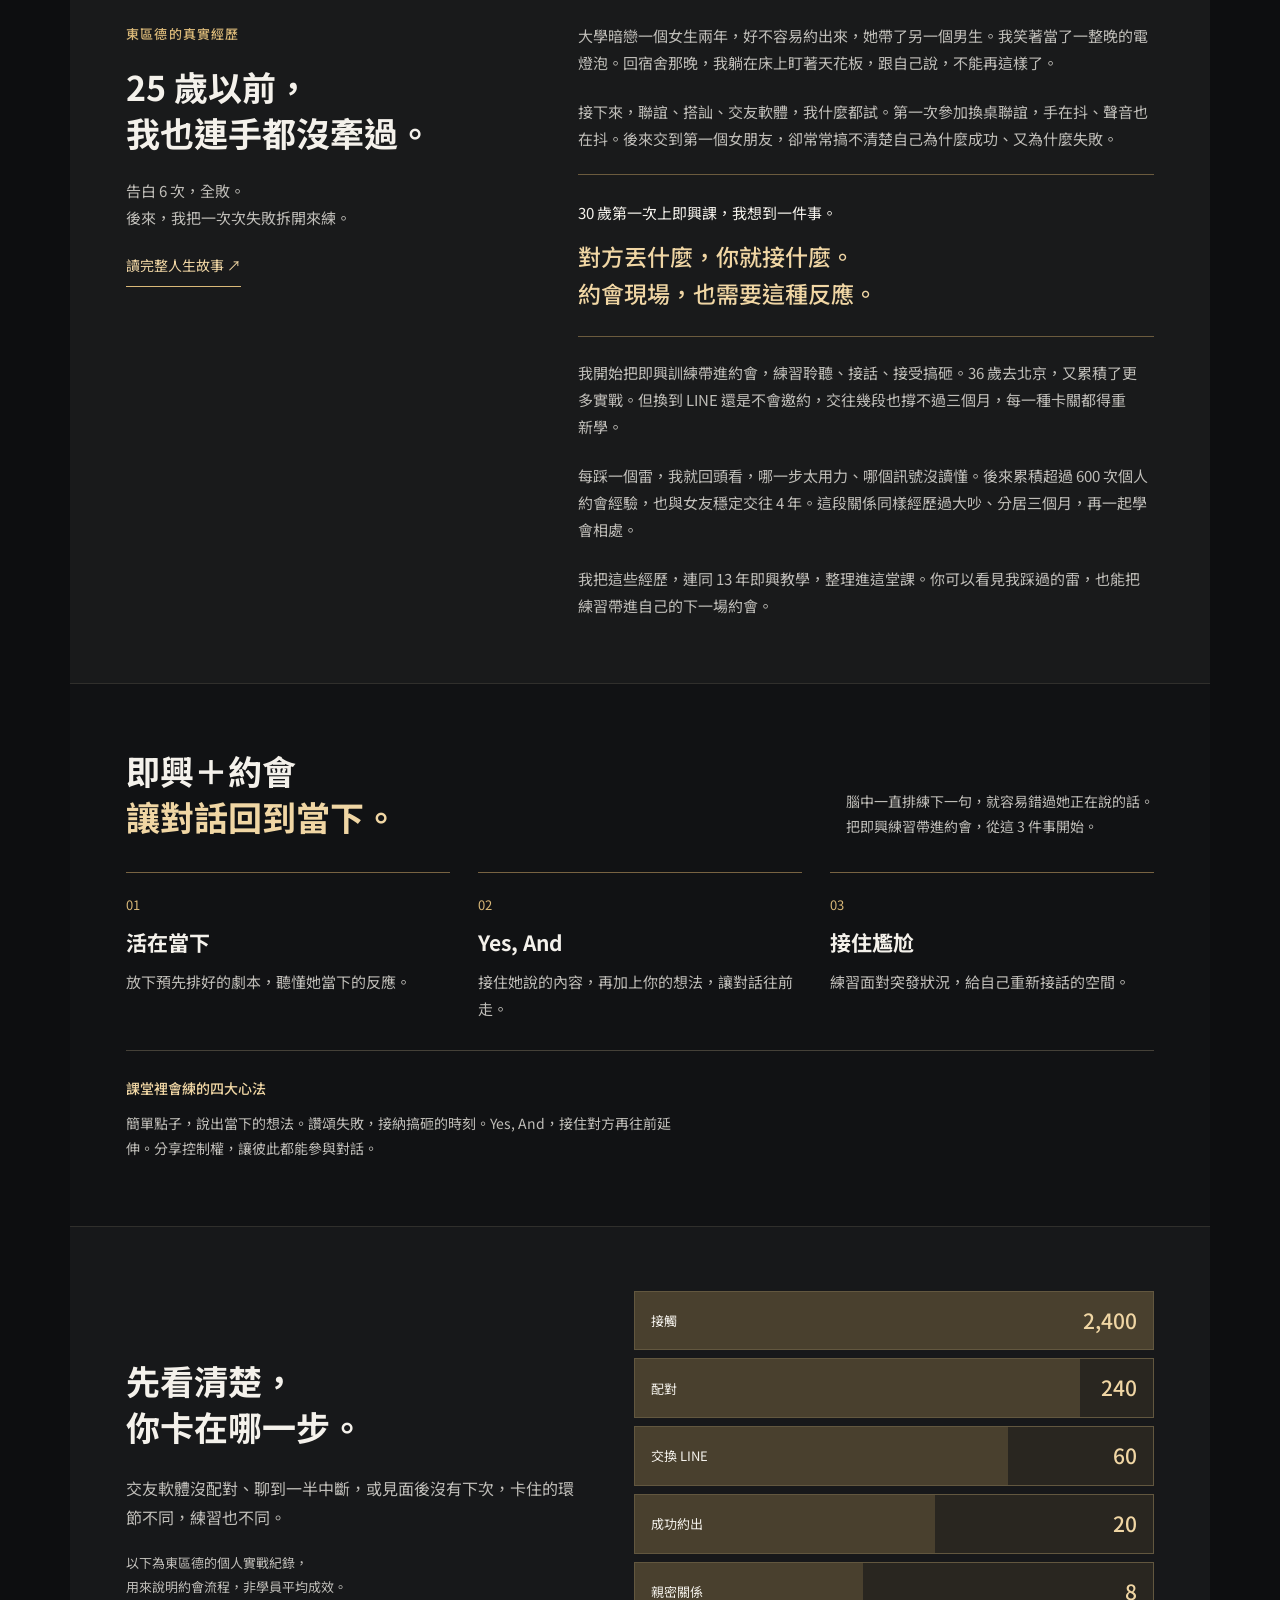
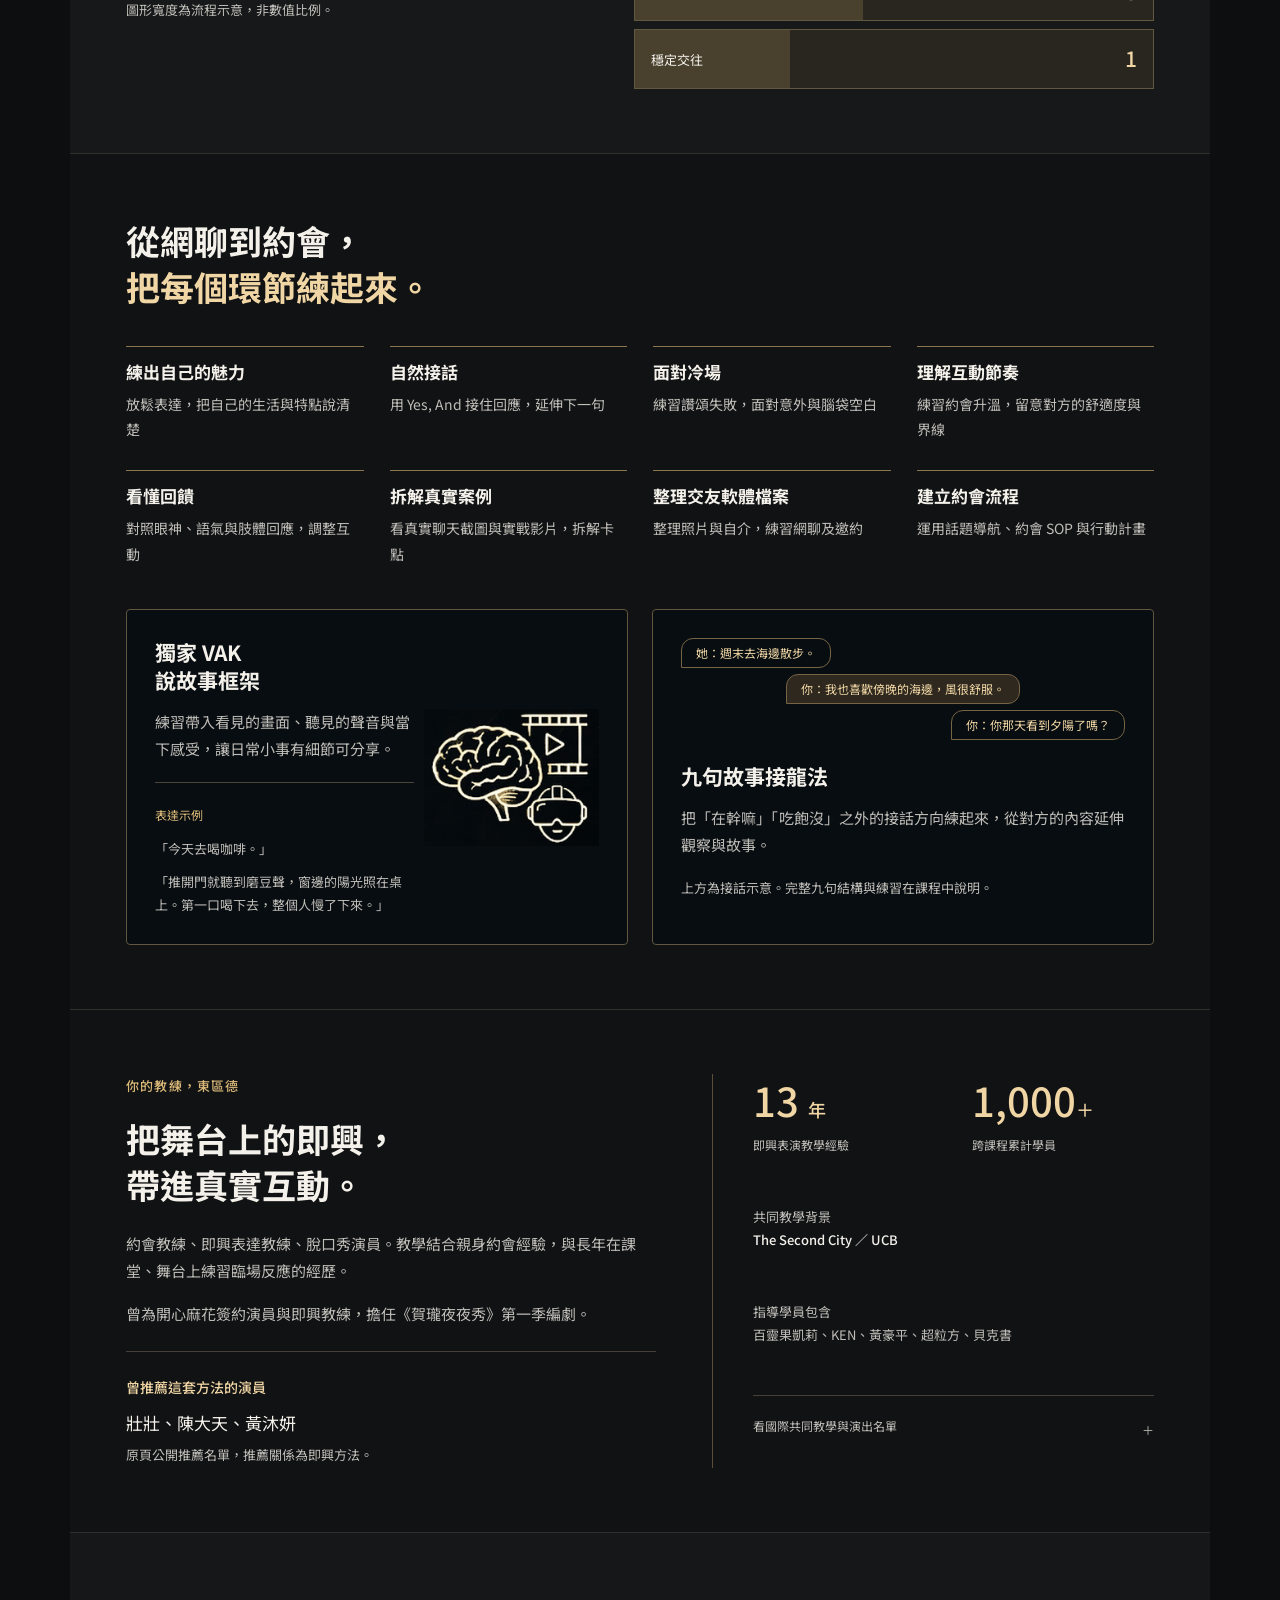
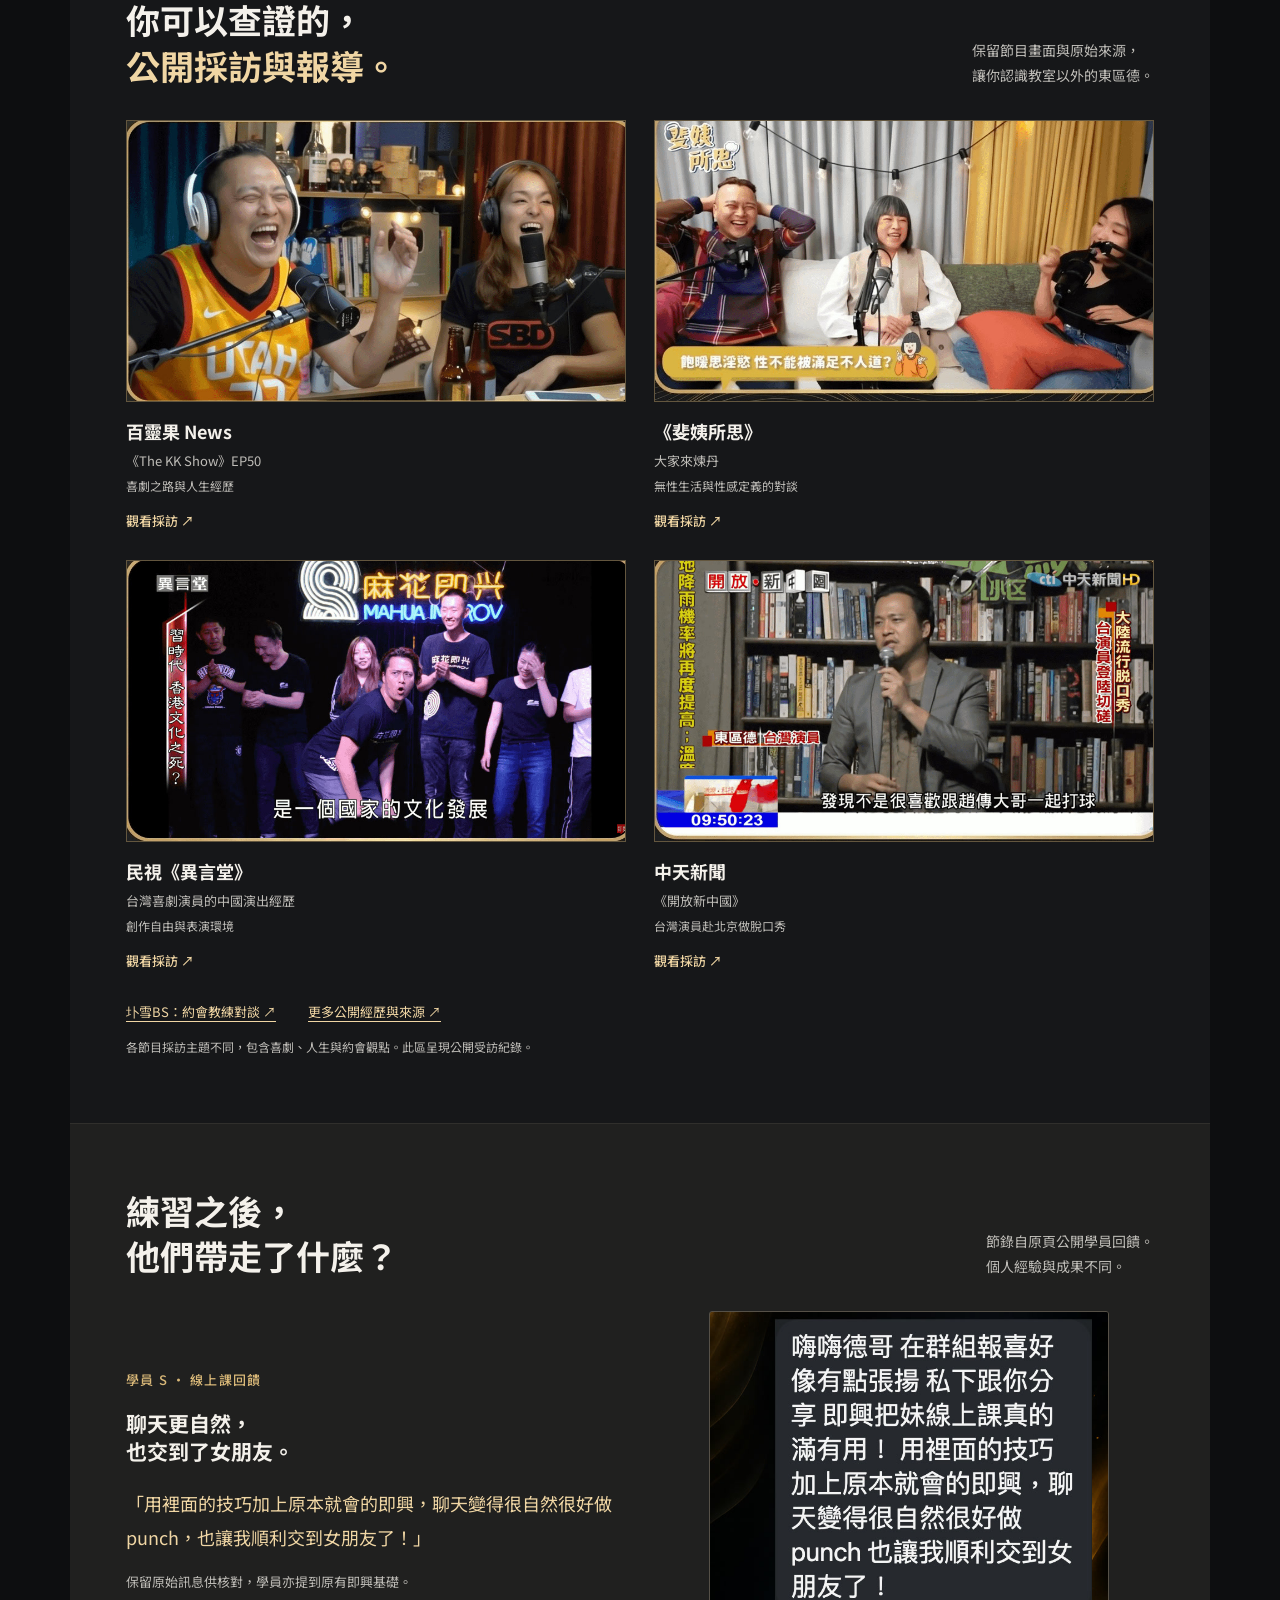
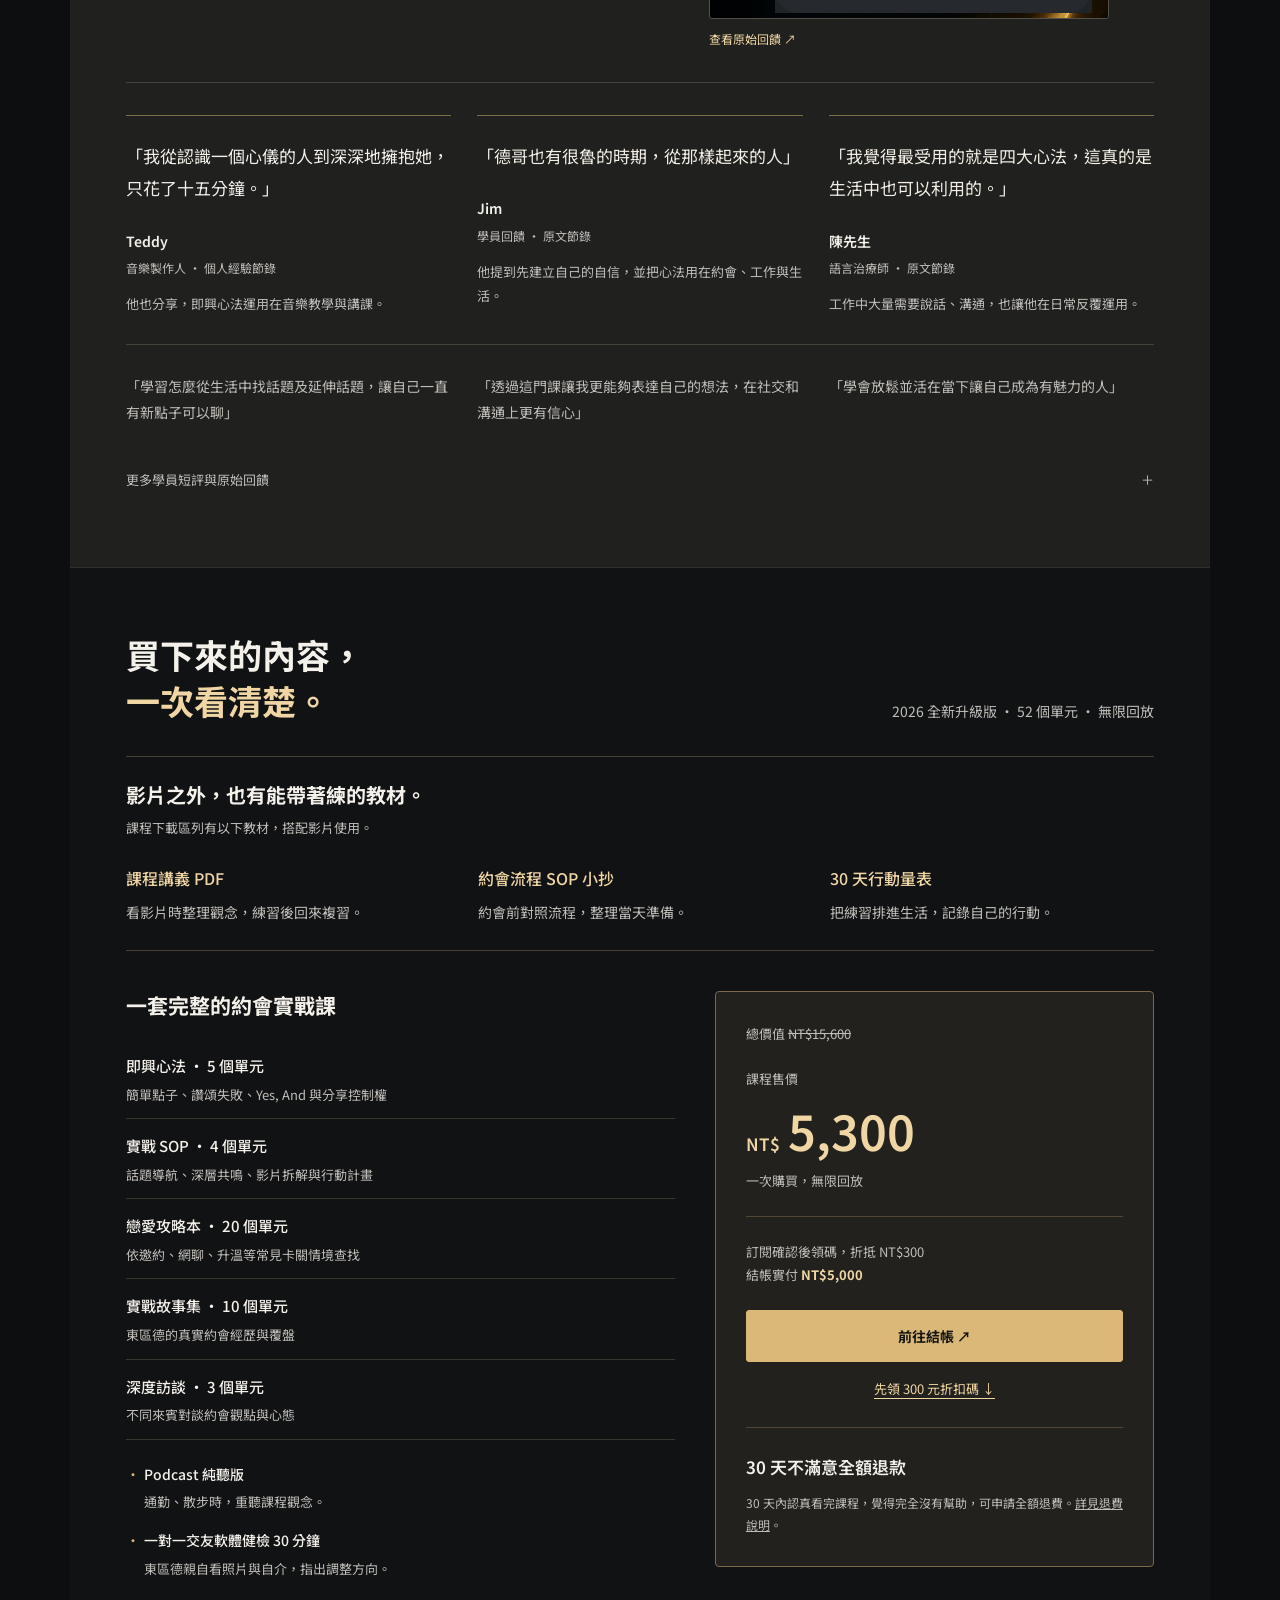
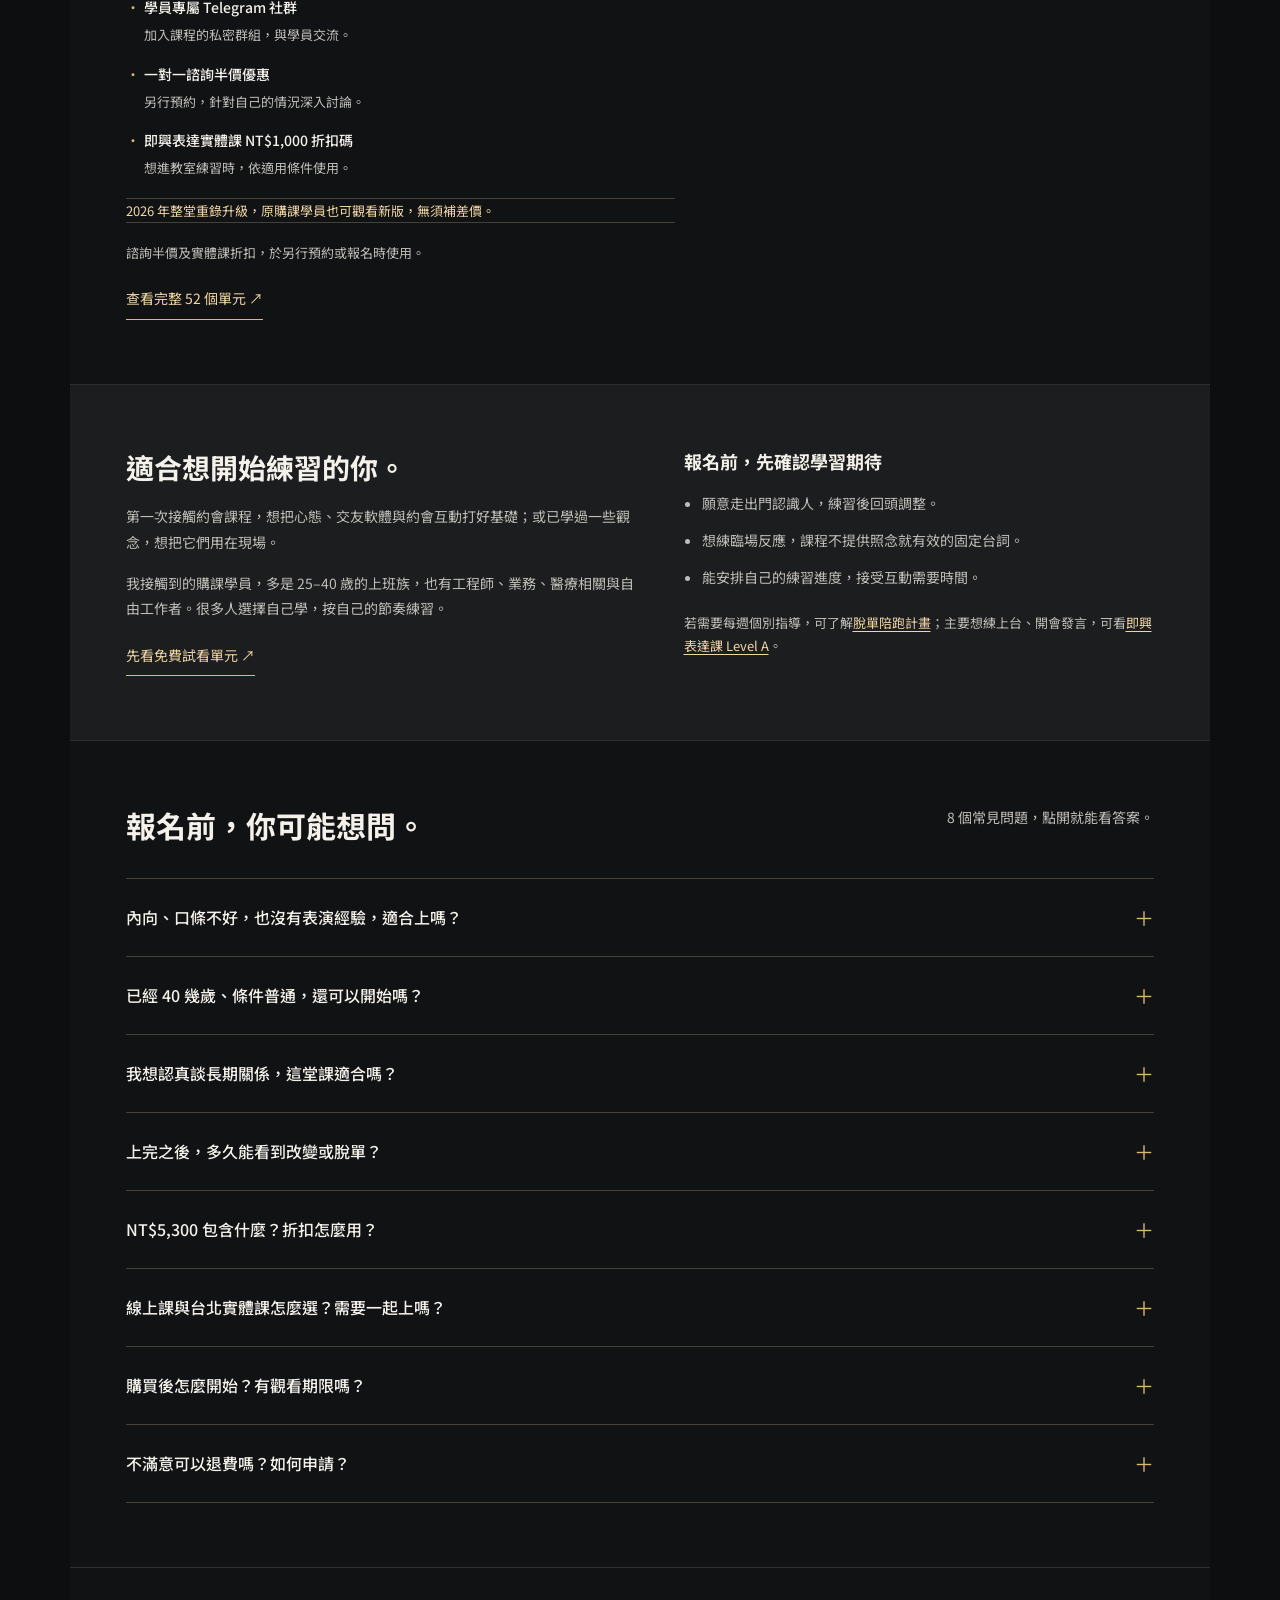
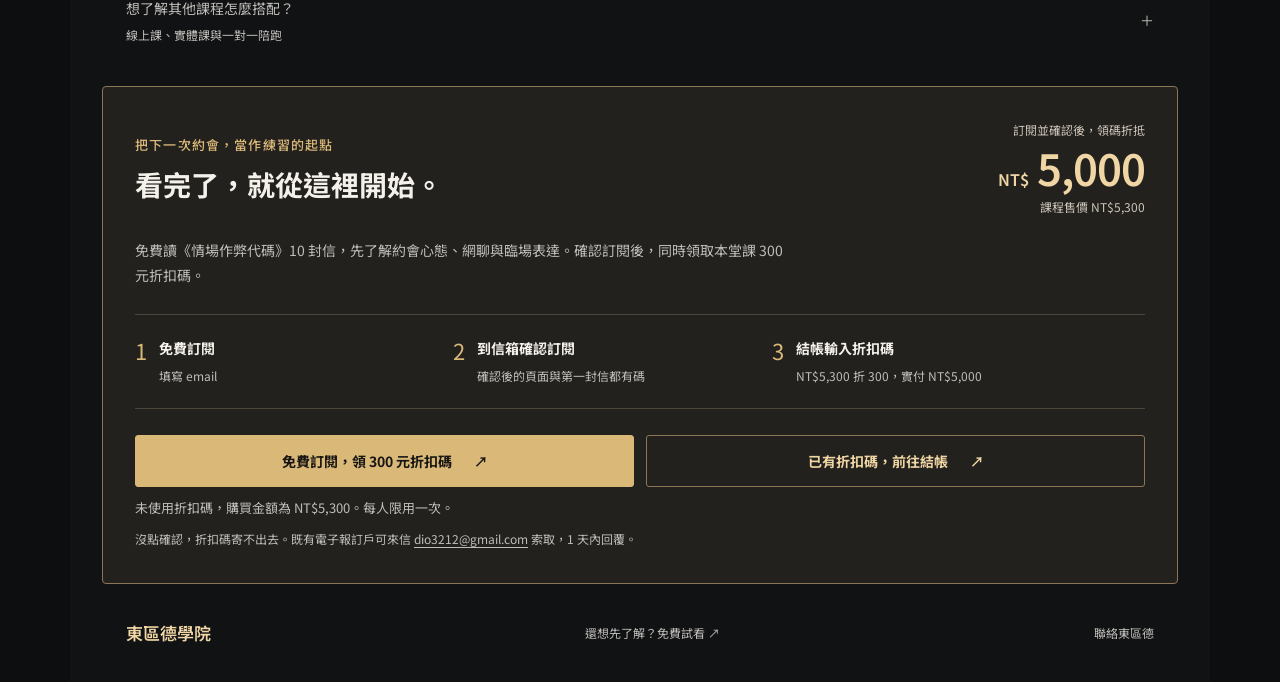
==== commit eff2e396: "Restore course story, media proof and learning resources" ====
--- a/index.html
+++ b/index.html
@@ -1,22 +1,24 @@
-<!DOCTYPE html><html lang="zh-Hant"><head><meta charset="UTF-8"><meta name="viewport" content="width=device-width,initial-scale=1"><meta name="robots" content="noindex,nofollow"><title>輕鬆約會玩遍天下｜設計預覽 v1</title><link rel="stylesheet" href="design.css"></head><body class="dl-preview"><div class="dl-reviewbar"><span>設計預覽 v1 · 尚未上線</span><nav><a href="#dl-faq">FAQ</a><a href="platform-preview.html">現有頁面套版</a><a href="#dl-finish">頁尾購買區 ↓</a></nav></div><div class="dl-course" id="dl-course">
-<header class="dl-hero"><div class="dl-hero-copy"><p class="dl-kicker">東區德 · 即興約會實戰系統</p><h1>輕鬆約會<br><em>玩遍天下</em></h1><p class="dl-lead">把注意力放回眼前的人，<br>練出接得住話、帶得動節奏的自己。</p><p class="dl-muted">從交友軟體、網聊到約會現場，<br>用即興心法，把學過的觀念帶進真實互動。</p><div class="dl-hero-facts"><span><b>52</b> 個線上單元</span><span><b>13</b> 年即興教學經驗</span></div><a class="dl-text-link" href="https://dioacademy.tw/learning/improvdating/3f78926c-6590-4a41-b8bd-613d4d5ba468" target="_blank" rel="noopener">先看免費試看單元 <span aria-hidden="true">↗</span></a></div><div class="dl-portrait"><div class="dl-arch"></div><img src="assets/portrait.png" alt="東區德，約會教練與即興表達教練" width="1558" height="2125"><span class="dl-signature">東區德<span>約會教練 · 即興表達教練</span></span></div></header>
-<section id="dl-start" class="dl-offer" aria-labelledby="dl-start-title">
-<div class="dl-offer-head"><div><p class="dl-kicker">最適合你的第一個約會線上課</p><h2 id="dl-start-title">現在購買，<br>現省 300 元。</h2></div><div class="dl-offer-price"><span>訂閱並確認後，領碼折抵</span><strong><small>NT$</small>5,000</strong><span>課程售價 NT$5,300</span></div></div>
-<ol class="dl-steps"><li><b>1</b><span><strong>免費訂閱</strong>填寫 email</span></li><li><b>2</b><span><strong>到信箱確認訂閱</strong>確認後的頁面與第一封信都有碼</span></li><li><b>3</b><span><strong>結帳輸入折扣碼</strong>NT$5,300 折 300，實付 NT$5,000</span></li></ol>
-<div class="dl-actions"><a class="dl-button" href="https://dio.kit.com/cheatcode_home?src=ad300" target="_blank" rel="noopener">免費訂閱，領 300 元折扣碼<span aria-hidden="true">↗</span></a><a class="dl-button dl-outline" href="https://dioacademy.tw/checkout?planId=e0495d20-8f7b-4b6c-938a-22f5584e10e2" target="_blank" rel="noopener">已有折扣碼，前往結帳<span aria-hidden="true">↗</span></a></div><p class="dl-small">未使用折扣碼，購買金額為 NT$5,300。每人限用一次。</p><p class="dl-fine">沒點確認，折扣碼寄不出去。既有電子報訂戶可來信 <a href="mailto:dio3212@gmail.com">dio3212@gmail.com</a> 索取，1 天內回覆。</p>
+<!DOCTYPE html><html lang="zh-Hant"><head><meta charset="UTF-8"><meta name="viewport" content="width=device-width,initial-scale=1"><meta name="robots" content="noindex,nofollow"><title>輕鬆約會玩遍天下｜設計預覽 v2</title><link rel="stylesheet" href="design.css?v=2"></head><body class="dl-preview"><div class="dl-reviewbar"><span>設計預覽 v2 · 正式頁尚未更新</span><nav><a href="#dl-journey">故事</a><a href="#dl-media-proof">媒體</a><a href="platform-preview.html">現有頁面套版</a><a href="#dl-finish">頁尾購買區 ↓</a></nav></div><div class="dl-course" id="dl-course">
+<header class="dl-hero"><div class="dl-hero-copy"><p class="dl-kicker">東區德 · 即興約會實戰系統</p><h1>輕鬆約會<br/><em>玩遍天下</em></h1><p class="dl-lead">把注意力放回眼前的人，<br/>練出接得住話、帶得動節奏的自己。</p><p class="dl-muted">從交友軟體、網聊到約會現場，<br/>用即興心法，把學過的觀念帶進真實互動。</p><div class="dl-hero-facts"><span><b>52</b> 個線上單元</span><span><b>13</b> 年即興教學經驗</span></div><a class="dl-text-link" href="https://dioacademy.tw/learning/improvdating/3f78926c-6590-4a41-b8bd-613d4d5ba468" rel="noopener" target="_blank">先看免費試看單元 <span aria-hidden="true">↗</span></a></div><div class="dl-portrait"><div class="dl-arch"></div><img alt="東區德，約會教練與即興表達教練" height="2125" src="assets/portrait.png" width="1558"/><span class="dl-signature">東區德<span>約會教練 · 即興表達教練</span></span></div></header>
+<section aria-labelledby="dl-start-title" class="dl-offer" id="dl-start">
+<div class="dl-offer-head"><div><p class="dl-kicker">最適合你的第一個約會線上課</p><h2 id="dl-start-title">現在購買，<br/>現省 300 元。</h2></div><div class="dl-offer-price"><span>訂閱並確認後，領碼折抵</span><strong><small>NT$</small>5,000</strong><span>課程售價 NT$5,300</span></div></div>
+<p class="dl-offer-gift">免費讀《情場作弊代碼》10 封信，先了解約會心態、網聊與臨場表達。確認訂閱後，同時領取本堂課 300 元折扣碼。</p><ol class="dl-steps"><li><b>1</b><span><strong>免費訂閱</strong>填寫 email</span></li><li><b>2</b><span><strong>到信箱確認訂閱</strong>確認後的頁面與第一封信都有碼</span></li><li><b>3</b><span><strong>結帳輸入折扣碼</strong>NT$5,300 折 300，實付 NT$5,000</span></li></ol>
+<div class="dl-actions"><a class="dl-button" href="https://dio.kit.com/cheatcode_home?src=ad300" rel="noopener" target="_blank">免費訂閱，領 300 元折扣碼<span aria-hidden="true">↗</span></a><a class="dl-button dl-outline" href="https://dioacademy.tw/checkout?planId=e0495d20-8f7b-4b6c-938a-22f5584e10e2" rel="noopener" target="_blank">已有折扣碼，前往結帳<span aria-hidden="true">↗</span></a></div><p class="dl-small">未使用折扣碼，購買金額為 NT$5,300。每人限用一次。</p><p class="dl-fine">沒點確認，折扣碼寄不出去。既有電子報訂戶可來信 <a href="mailto:dio3212@gmail.com">dio3212@gmail.com</a> 索取，1 天內回覆。</p>
 </section>
-<section class="dl-section dl-method" id="dl-method"><div class="dl-section-heading"><h2>即興＋約會<br><em>讓對話回到當下。</em></h2><p>腦中一直排練下一句，就容易錯過她正在說的話。<br>把即興練習帶進約會，從這 3 件事開始。</p></div><div class="dl-methods"><article><span>01</span><h3>活在當下</h3><p>放下預先排好的劇本，聽懂她當下的反應。</p></article><article><span>02</span><h3>Yes, And</h3><p>接住她說的內容，再加上你的想法，讓對話往前走。</p></article><article><span>03</span><h3>接住尷尬</h3><p>練習面對突發狀況，給自己重新接話的空間。</p></article></div></section>
-<section class="dl-section dl-funnel"><div><h2>先看清楚，<br>你卡在哪一步。</h2><p class="dl-muted">交友軟體沒配對、聊到一半中斷，或見面後沒有下次，卡住的環節不同，練習也不同。</p><p class="dl-small">以下為東區德的個人實戰紀錄，<br>用來說明約會流程，非學員平均成效。<br>圖形寬度為流程示意，非數值比例。</p></div><div class="dl-funnel-chart" aria-label="個人實戰紀錄漏斗"><div style="--bar:100%"><span>接觸</span><b>2,400</b></div><div style="--bar:86%"><span>配對</span><b>240</b></div><div style="--bar:72%"><span>交換 LINE</span><b>60</b></div><div style="--bar:58%"><span>成功約出</span><b>20</b></div><div style="--bar:44%"><span>親密關係</span><b>8</b></div><div style="--bar:30%"><span>穩定交往</span><b>1</b></div></div></section>
-<section class="dl-section dl-outcomes"><h2>從網聊到約會，<br><em>把每個環節練起來。</em></h2><div class="dl-benefits"><div><h3>練出自己的魅力</h3><p>放鬆表達，呈現自己的特點</p></div><div><h3>自然接話</h3><p>從對方的回應延伸下一句</p></div><div><h3>面對冷場</h3><p>練習接住尷尬與臨場變化</p></div><div><h3>理解互動節奏</h3><p>留意彼此的舒適度與界線</p></div><div><h3>看懂回饋</h3><p>觀察眼神、語氣與肢體訊號</p></div><div><h3>拆解真實案例</h3><p>對照網聊與約會中的成敗</p></div><div><h3>整理交友軟體檔案</h3><p>從照片、自介一路練到網聊</p></div><div><h3>建立約會流程</h3><p>從邀約到見面，逐段準備</p></div></div><div class="dl-tools"><article class="dl-vak"><div><h3>獨家 VAK<br>說故事框架</h3><p>把平常的日常小事，說成有畫面、有感受的故事。</p><span class="dl-small">從日常素材，練習故事表達</span></div><div class="dl-vak-icon" role="img" aria-label="VAK 說故事框架原圖的大腦與影像圖示"></div></article><article><div class="dl-chat-art" aria-hidden="true"><span>接住她的話</span><span>加入你的觀察</span><span>把話題傳回去</span></div><h3>九句故事接龍法</h3><p>練習延伸話題，讓對話有來有往，給彼此分享想法的空間。</p></article></div></section>
-<section class="dl-section dl-testimonials" id="dl-stories"><div class="dl-section-heading"><h2>把心法帶進生活，<br>他們這樣說。</h2><p>節錄自原頁公開學員回饋。<br>每個人的經驗與成果不同。</p></div><div class="dl-quotes"><figure><blockquote>「我覺得最受用的就是四大心法，<br>這真的是生活中也可以利用的。」</blockquote><figcaption>陳先生<span>語言治療師</span></figcaption></figure><figure><blockquote>「我覺得台灣男生都需要這樣的信心建立。」</blockquote><figcaption>Jim<span>線上課學員 · 原文節錄</span></figcaption></figure><figure><blockquote>「我在兩岸三地的數位音樂領域中，成了頭牌講師。」</blockquote><figcaption>Teddy<span>音樂製作人 · 原文節錄</span></figcaption></figure></div><details class="dl-evidence"><summary>看學員 S 的原始回饋 <span>＋</span></summary><img src="assets/student-s-original.jpg" alt="學員 S 原始回饋，提到聊天變得自然，也交到女朋友" loading="lazy"></details></section>
-<section class="dl-section dl-teacher" id="dl-teacher"><div><p class="dl-kicker">你的教練，東區德</p><h2>從母胎單身，<br>走到約會現場。</h2><p>25 歲前，我連女生的手都沒牽過。<br>30 歲第一次走進即興課的教室，<br>開始練習聆聽、接話，也練習接受搞砸的自己。</p><p>後來，我把即興教學與親身約會經驗，整理成這套可以反覆練習的線上課。</p><a class="dl-text-link" href="https://dioacademy.tw/posts/aboutme" target="_blank" rel="noopener">讀完整的東區德故事 ↗</a></div><div class="dl-credentials"><div><b>13 <small>年</small></b><span>即興表演教學經驗</span></div><div><b>1,000<small>＋</small></b><span>跨課程累計學員</span></div><p>共同教學背景<br><strong>The Second City ／ UCB</strong></p><p>指導學員包含<br>百靈果凱莉、KEN、黃豪平、超粒方、貝克書</p></div><div class="dl-media"><span>媒體採訪</span><strong>百靈果 News</strong><strong>民視《異言堂》</strong><strong>中天新聞</strong><strong>《斐姨所思》</strong></div><details class="dl-evidence"><summary>看原頁媒體採訪圖片 <span>＋</span></summary><img src="assets/media-original.jpg" loading="lazy" alt="原頁媒體採訪畫面與節目標誌"></details></section>
-<section class="dl-section dl-included" id="dl-included"><div class="dl-section-heading"><h2>買下來的內容，<br><em>一次看清楚。</em></h2><p>《輕鬆約會玩遍天下》<br>2026 全新升級版 · 52 個單元 · 無限回放</p></div><div class="dl-package"><div><h3>一套完整的約會實戰課</h3><div class="dl-curriculum"><div><b>即興心法</b><span>聆聽、接話、放鬆與臨場反應</span></div><div><b>實戰 SOP</b><span>從認識、邀約到面對面互動</span></div><div><b>戀愛攻略本</b><span>依常見卡關情境查找練習方向</span></div><div><b>實戰故事集</b><span>東區德的真實約會案例與覆盤</span></div></div><ul class="dl-inclusions"><li>Podcast 純聽版與課程講義 PDF</li><li>一對一交友軟體健檢 30 分鐘</li><li>學員專屬社群</li><li>一對一諮詢半價優惠</li><li>即興表達實體課 NT$1,000 折扣碼</li></ul><p class="dl-small">諮詢半價及實體課折扣，於另行預約或報名時使用。</p><a class="dl-text-link" href="https://dioacademy.tw/courses/improvdating#section-content" target="_blank" rel="noopener">查看完整 52 個單元 ↗</a></div><aside class="dl-price"><p>總價值 <s>NT$15,600</s></p><span>課程售價</span><strong><small>NT$</small>5,300</strong><p>一次購買，無限回放</p><hr><p>訂閱確認後領碼，折抵 NT$300<br>結帳實付 <b>NT$5,000</b></p><a class="dl-button" href="#dl-finish">查看領碼與購買方式 ↓</a><div class="dl-guarantee"><strong>30 天不滿意全額退款</strong><p>30 天內認真看完課程，覺得完全沒有幫助，可申請全額退費。<a href="#dl-faq">詳見退費說明</a>。</p></div></aside></div></section>
-<section class="dl-section dl-fit"><div><h2>適合想開始練習的你。</h2><p>第一次接觸約會課程，想從心態、交友軟體到約會互動打好基礎；或已經學過一些觀念，想把它們用在現場。</p></div><div><h3>報名前，先確認這件事</h3><p>這是一堂需要自己實際練習的線上課。請準備好走出門、認識人，並回頭調整；若期待只看影片就自動脫單，建議先看免費試看單元。</p><p class="dl-small">需要每週有人陪你調整，或主要想練上台表達，可看下方的課程搭配。</p></div></section>
-<section class="dl-section dl-faq" id="dl-faq"><div class="dl-section-heading"><h2>報名前，你可能想問。</h2><p>8 個常見問題，點開就能看答案。</p></div><details class="dl-faq-item"><summary>內向、口條不好，也沒有表演經驗，適合上嗎？<span aria-hidden="true">＋</span></summary><p>可以從零開始。課程練習聆聽、接話與放鬆，從即興心法進入日常對話。你可以依自己的節奏反覆看，再把練習帶進真實互動，不需要表演基礎。</p></details><details class="dl-faq-item"><summary>已經 40 幾歲、條件普通，還可以開始嗎？<span aria-hidden="true">＋</span></summary><p>可以。課程聚焦你能練習的部分，包含交友軟體檔案、網聊、邀約與現場表達。東區德 25 歲前母胎單身，30 歲第一次走進即興課；你也可以從目前最卡的一個環節開始。</p></details><details class="dl-faq-item"><summary>我想認真談長期關係，這堂課適合嗎？<span aria-hidden="true">＋</span></summary><p>課程以尊重、聆聽與真實表達為核心，內容集中在認識對象、網聊、邀約及約會互動。這些練習可以用於建立關係；若你主要想處理交往後的衝突或婚姻問題，請先確認課綱是否符合需求。</p></details><details class="dl-faq-item"><summary>上完之後，多久能看到改變或脫單？<span aria-hidden="true">＋</span></summary><p>沒有固定的脫單時程。課程提供練習與案例，實際進度會受行動量、互動對象與練習情況影響。可以先觀察自己是否更敢開口、能延伸話題，以及是否開始實際邀約。</p></details><details class="dl-faq-item"><summary>NT$5,300 包含什麼？折扣怎麼用？<span aria-hidden="true">＋</span></summary><p>包含 52 個線上單元、Podcast 純聽版、課程講義、一對一交友軟體健檢 30 分鐘、學員社群、一對一諮詢半價優惠，以及報名即興表達實體課可用的 NT$1,000 折扣碼。先免費訂閱電子報並點選確認，即可領取本堂線上課 NT$300 折扣碼；結帳輸入後實付 NT$5,000，每人限用一次。</p></details><details class="dl-faq-item"><summary>線上課與台北實體課怎麼選？需要一起上嗎？<span aria-hidden="true">＋</span></summary><p>線上課涵蓋交友軟體、網聊與約會實戰，適合想按自己的節奏學習的人。實體課以現場即興互動練習為主。可先用線上課打底，再依需求加入實體課；兩者可分開報名，無須同時購買。</p></details><details class="dl-faq-item"><summary>購買後怎麼開始？有觀看期限嗎？<span aria-hidden="true">＋</span></summary><p>付款完成後即可開通，沒有觀看期限與次數限制。建議先看免費試看單元，再從即興心法打底，接著練習實戰 SOP。已經有特定卡關情境，也可以直接查找「戀愛攻略本」對應單元。</p></details><details class="dl-faq-item"><summary>不滿意可以退費嗎？如何申請？<span aria-hidden="true">＋</span></summary><p>可以。30 天內，你認真看完課程卻覺得完全沒有幫助，全額退費。來信 dio3212@gmail.com，附訂單截圖、購買時註冊的 Email 與姓名，說明退費原因，我們會在 3 個工作天內處理並與你聯繫。</p></details></section>
-<section class="dl-map"><details><summary><span>想了解其他課程怎麼搭配？<small>線上課、實體課與一對一陪跑</small></span><span>＋</span></summary><div class="dl-map-content"><p>約會與脫單</p><div class="dl-map-links"><span class="dl-current">輕鬆約會玩遍天下 · 你在這裡</span><a href="https://dioacademy.tw/vip-program/?src=lmap" target="_blank" rel="noopener">脫單陪跑計畫 · 免先修 ↗</a></div><p>表達力與臨場反應</p><div class="dl-map-links"><a href="https://dioacademy.tw/courses/improvlevela?src=lmap" target="_blank" rel="noopener">Level A 即興表達入門 · 免先修 ↗</a><a href="https://dioacademy.tw/courses/levelh?src=lmap" target="_blank" rel="noopener">Level H 幽默自信表達 · 免先修 ↗</a><a href="https://dioacademy.tw/courses/levelb?src=lmap" target="_blank" rel="noopener">Level B · 先修 Level A ↗</a><a href="https://dioacademy.tw/courses/levelc?src=lmap" target="_blank" rel="noopener">Level C · 先修 Level B ↗</a><a href="https://dioacademy.tw/courses/levels?src=lmap" target="_blank" rel="noopener">Level S · 先修 Level C ↗</a><a href="https://dioacademy.tw/courses/sketch10?src=lmap" target="_blank" rel="noopener">素描喜劇直通班 · 免先修 ↗</a></div><p class="dl-small">電子報訂戶與線上課學員可憑各自適用的折扣碼報名實體課。當期日期與報名條件請見各課程頁。</p></div></details></section>
-<section id="dl-finish" class="dl-offer" aria-labelledby="dl-finish-title">
+
+<section class="dl-section dl-pains" id="dl-pains"><h2>這些時刻，<br/>你也卡住過嗎？</h2><div class="dl-pain-list"><p><strong>出門前準備好多話題。</strong><span>她一個意外的回覆，你的腦袋就空白。</span></p><p><strong>配對了，也加了 LINE。</strong><span>聊了幾天，卻一直約不出來。</span></p><p><strong>約會當下聊得很客氣。</strong><span>回家後，你不知道還有沒有下一次。</span></p></div></section>
+<section class="dl-section dl-journey" id="dl-journey"><div class="dl-journey-heading"><p class="dl-kicker">東區德的真實經歷</p><h2>25 歲以前，<br/>我也連手都沒牽過。</h2><p class="dl-muted">告白 6 次，全敗。<br/>後來，我把一次次失敗拆開來練。</p><a class="dl-text-link" href="https://dioacademy.tw/posts/aboutme" rel="noopener" target="_blank">讀完整人生故事 ↗</a></div><div class="dl-journey-body"><p>大學暗戀一個女生兩年，好不容易約出來，她帶了另一個男生。我笑著當了一整晚的電燈泡。回宿舍那晚，我躺在床上盯著天花板，跟自己說，不能再這樣了。</p><p>接下來，聯誼、搭訕、交友軟體，我什麼都試。第一次參加換桌聯誼，手在抖、聲音也在抖。後來交到第一個女朋友，卻常常搞不清楚自己為什麼成功、又為什麼失敗。</p><p class="dl-journey-turn">30 歲第一次上即興課，我想到一件事。<br/><strong>對方丟什麼，你就接什麼。<br/>約會現場，也需要這種反應。</strong></p><p>我開始把即興訓練帶進約會，練習聆聽、接話、接受搞砸。36 歲去北京，又累積了更多實戰。但換到 LINE 還是不會邀約，交往幾段也撐不過三個月，每一種卡關都得重新學。</p><p>每踩一個雷，我就回頭看，哪一步太用力、哪個訊號沒讀懂。後來累積超過 600 次個人約會經驗，也與女友穩定交往 4 年。這段關係同樣經歷過大吵、分居三個月，再一起學會相處。</p><p>我把這些經歷，連同 13 年即興教學，整理進這堂課。你可以看見我踩過的雷，也能把練習帶進自己的下一場約會。</p></div></section><section class="dl-section dl-method" id="dl-method"><div class="dl-section-heading"><h2>即興＋約會<br/><em>讓對話回到當下。</em></h2><p>腦中一直排練下一句，就容易錯過她正在說的話。<br/>把即興練習帶進約會，從這 3 件事開始。</p></div><div class="dl-methods"><article><span>01</span><h3>活在當下</h3><p>放下預先排好的劇本，聽懂她當下的反應。</p></article><article><span>02</span><h3>Yes, And</h3><p>接住她說的內容，再加上你的想法，讓對話往前走。</p></article><article><span>03</span><h3>接住尷尬</h3><p>練習面對突發狀況，給自己重新接話的空間。</p></article></div><div class="dl-principles"><strong>課堂裡會練的四大心法</strong><p>簡單點子，說出當下的想法。讚頌失敗，接納搞砸的時刻。Yes, And，接住對方再往前延伸。分享控制權，讓彼此都能參與對話。</p></div></section>
+<section class="dl-section dl-funnel"><div><h2>先看清楚，<br/>你卡在哪一步。</h2><p class="dl-muted">交友軟體沒配對、聊到一半中斷，或見面後沒有下次，卡住的環節不同，練習也不同。</p><p class="dl-small">以下為東區德的個人實戰紀錄，<br/>用來說明約會流程，非學員平均成效。<br/>圖形寬度為流程示意，非數值比例。</p></div><div aria-label="個人實戰紀錄漏斗" class="dl-funnel-chart"><div style="--bar:100%"><span>接觸</span><b>2,400</b></div><div style="--bar:86%"><span>配對</span><b>240</b></div><div style="--bar:72%"><span>交換 LINE</span><b>60</b></div><div style="--bar:58%"><span>成功約出</span><b>20</b></div><div style="--bar:44%"><span>親密關係</span><b>8</b></div><div style="--bar:30%"><span>穩定交往</span><b>1</b></div></div></section>
+<section class="dl-section dl-outcomes"><h2>從網聊到約會，<br/><em>把每個環節練起來。</em></h2><div class="dl-benefits"><div><h3>練出自己的魅力</h3><p>放鬆表達，把自己的生活與特點說清楚</p></div><div><h3>自然接話</h3><p>用 Yes, And 接住回應，延伸下一句</p></div><div><h3>面對冷場</h3><p>練習讚頌失敗，面對意外與腦袋空白</p></div><div><h3>理解互動節奏</h3><p>練習約會升溫，留意對方的舒適度與界線</p></div><div><h3>看懂回饋</h3><p>對照眼神、語氣與肢體回應，調整互動</p></div><div><h3>拆解真實案例</h3><p>看真實聊天截圖與實戰影片，拆解卡點</p></div><div><h3>整理交友軟體檔案</h3><p>整理照片與自介，練習網聊及邀約</p></div><div><h3>建立約會流程</h3><p>運用話題導航、約會 SOP 與行動計畫</p></div></div><div class="dl-tools"><article class="dl-vak"><div><h3>獨家 VAK<br/>說故事框架</h3><p>練習帶入看見的畫面、聽見的聲音與當下感受，讓日常小事有細節可分享。</p><div class="dl-tool-example"><span>表達示例</span><p>「今天去喝咖啡。」</p><p>「推開門就聽到磨豆聲，窗邊的陽光照在桌上。第一口喝下去，整個人慢了下來。」</p></div></div><div aria-label="VAK 說故事框架原圖的大腦與影像圖示" class="dl-vak-icon" role="img"></div></article><article><div aria-label="接話示意" class="dl-chat-art"><span>她：週末去海邊散步。</span><span>你：我也喜歡傍晚的海邊，風很舒服。</span><span>你：你那天看到夕陽了嗎？</span></div><h3>九句故事接龍法</h3><p>把「在幹嘛」「吃飽沒」之外的接話方向練起來，從對方的內容延伸觀察與故事。</p><span class="dl-small">上方為接話示意。完整九句結構與練習在課程中說明。</span></article></div></section>
+<section class="dl-section dl-teacher" id="dl-teacher"><div><p class="dl-kicker">你的教練，東區德</p><h2>把舞台上的即興，<br/>帶進真實互動。</h2><p>約會教練、即興表達教練、脫口秀演員。教學結合親身約會經驗，與長年在課堂、舞台上練習臨場反應的經歷。</p><p>曾為開心麻花簽約演員與即興教練，擔任《賀瓏夜夜秀》第一季編劇。</p><div class="dl-recommendations"><strong>曾推薦這套方法的演員</strong><p>壯壯、陳大天、黃沐妍</p><span class="dl-small">原頁公開推薦名單，推薦關係為即興方法。</span></div></div><div class="dl-credentials"><div><b>13 <small>年</small></b><span>即興表演教學經驗</span></div><div><b>1,000<small>＋</small></b><span>跨課程累計學員</span></div><p>共同教學背景<br/><strong>The Second City ／ UCB</strong></p><p>指導學員包含<br/>百靈果凱莉、KEN、黃豪平、超粒方、貝克書</p><details class="dl-collaboration"><summary>看國際共同教學與演出名單 <span>＋</span></summary><p>The Second City 資深教練群<br/>Anthony LeBlanc、Ryan Bernier、Sam Super、Jay Steigmann</p><p>UCB 資深教練群<br/>Drew DiFonzo Marks、Toni Charline</p></details></div></section><section class="dl-section dl-media-proof" id="dl-media-proof"><div class="dl-section-heading"><h2>你可以查證的，<br/><em>公開採訪與報導。</em></h2><p>保留節目畫面與原始來源，<br/>讓你認識教室以外的東區德。</p></div><div class="dl-media-grid"><a class="dl-media-card" href="https://www.youtube.com/watch?v=dDw50VlC9JU" rel="noopener" target="_blank"><div class="dl-media-frame dl-media-fruit"><img alt="百靈果 News採訪原頁畫面" height="2752" loading="lazy" src="assets/media-original.jpg" width="1536"/></div><div class="dl-media-caption"><h3>百靈果 News</h3><p>《The KK Show》EP50</p><span>喜劇之路與人生經歷</span><b>觀看採訪 ↗</b></div></a><a class="dl-media-card" href="https://www.youtube.com/watch?v=_rAcezYXa-c" rel="noopener" target="_blank"><div class="dl-media-frame dl-media-fei"><img alt="《斐姨所思》採訪原頁畫面" height="2752" loading="lazy" src="assets/media-original.jpg" width="1536"/></div><div class="dl-media-caption"><h3>《斐姨所思》</h3><p>大家來煉丹</p><span>無性生活與性感定義的對談</span><b>觀看採訪 ↗</b></div></a><a class="dl-media-card" href="https://www.youtube.com/watch?v=3dfzc3HZ0zs" rel="noopener" target="_blank"><div class="dl-media-frame dl-media-ftv"><img alt="民視《異言堂》採訪原頁畫面" height="2752" loading="lazy" src="assets/media-original.jpg" width="1536"/></div><div class="dl-media-caption"><h3>民視《異言堂》</h3><p>台灣喜劇演員的中國演出經歷</p><span>創作自由與表演環境</span><b>觀看採訪 ↗</b></div></a><a class="dl-media-card" href="https://www.youtube.com/watch?v=ob2wNfKZ0L4" rel="noopener" target="_blank"><div class="dl-media-frame dl-media-cti"><img alt="中天新聞採訪原頁畫面" height="2752" loading="lazy" src="assets/media-original.jpg" width="1536"/></div><div class="dl-media-caption"><h3>中天新聞</h3><p>《開放新中國》</p><span>台灣演員赴北京做脫口秀</span><b>觀看採訪 ↗</b></div></a></div><div class="dl-media-extra"><a href="https://www.youtube.com/watch?v=JRIu3rglYfM" rel="noopener" target="_blank">圤雪BS：約會教練對談 ↗</a><a href="https://dioacademy.tw/posts/aboutme" rel="noopener" target="_blank">更多公開經歷與來源 ↗</a></div><p class="dl-fine">各節目採訪主題不同，包含喜劇、人生與約會觀點。此區呈現公開受訪紀錄。</p></section><section class="dl-section dl-testimonials" id="dl-stories"><div class="dl-section-heading"><h2>練習之後，<br/>他們帶走了什麼？</h2><p>節錄自原頁公開學員回饋。<br/>個人經驗與成果不同。</p></div><div class="dl-student-s"><div><p class="dl-kicker">學員 S · 線上課回饋</p><h3>聊天更自然，<br/>也交到了女朋友。</h3><blockquote>「用裡面的技巧加上原本就會的即興，聊天變得很自然很好做 punch，也讓我順利交到女朋友了！」</blockquote><p class="dl-small">保留原始訊息供核對，學員亦提到原有即興基礎。</p></div><a aria-label="放大學員 S 原始回饋" href="assets/student-s-original.jpg" rel="noopener" target="_blank"><img alt="學員 S 私訊回饋原圖，提到聊天自然並交到女朋友" height="500" loading="lazy" src="assets/student-s-original.jpg" width="650"/><span>查看原始回饋 ↗</span></a></div><div class="dl-quotes"><figure><blockquote>「我從認識一個心儀的人到深深地擁抱她，只花了十五分鐘。」</blockquote><figcaption>Teddy<span>音樂製作人 · 個人經驗節錄</span></figcaption><p class="dl-small">他也分享，即興心法運用在音樂教學與講課。</p></figure><figure><blockquote>「德哥也有很魯的時期，從那樣起來的人」</blockquote><figcaption>Jim<span>學員回饋 · 原文節錄</span></figcaption><p class="dl-small">他提到先建立自己的自信，並把心法用在約會、工作與生活。</p></figure><figure><blockquote>「我覺得最受用的就是四大心法，這真的是生活中也可以利用的。」</blockquote><figcaption>陳先生<span>語言治療師 · 原文節錄</span></figcaption><p class="dl-small">工作中大量需要說話、溝通，也讓他在日常反覆運用。</p></figure></div><div class="dl-short-reviews"><blockquote>「學習怎麼從生活中找話題及延伸話題，讓自己一直有新點子可以聊」</blockquote><blockquote>「透過這門課讓我更能夠表達自己的想法，在社交和溝通上更有信心」</blockquote><blockquote>「學會放鬆並活在當下讓自己成為有魅力的人」</blockquote></div><details class="dl-evidence"><summary>更多學員短評與原始回饋 <span>＋</span></summary><div class="dl-more-reviews"><p>「喜歡簡單點子和 Yes And 的概念，放入溝通中相當實用」</p><p>「即興的心法蠻多都跟把妹技巧互通」</p><p>「報名只是想要把妹，但上著上著就發現即興的魅力」</p><p>「比起以前會用失落或生氣的情緒去面對，現在又多了一個更好的選擇」</p><p>「即興的精神久沒接觸又恢復到想太多的慣性，回來充電感覺很好」</p></div><div class="dl-review-originals"><a href="https://raw.githubusercontent.com/dio3212/thankyoupage/main/assets/online-course/background-refresh-v1/online-course-bg-v1-03.jpg" rel="noopener" target="_blank">Teddy 完整原文 ↗</a><a href="https://raw.githubusercontent.com/dio3212/thankyoupage/main/assets/online-course/background-refresh-v1/online-course-bg-v1-04.jpg" rel="noopener" target="_blank">Jim 完整原文 ↗</a><a href="https://raw.githubusercontent.com/dio3212/thankyoupage/main/assets/online-course/background-refresh-v1/online-course-bg-v1-05.jpg" rel="noopener" target="_blank">陳先生完整原文 ↗</a></div></details></section>
+
+<section class="dl-section dl-included" id="dl-included"><div class="dl-section-heading"><h2>買下來的內容，<br/><em>一次看清楚。</em></h2><p>2026 全新升級版 · 52 個單元 · 無限回放</p></div><div class="dl-materials"><div class="dl-material-heading"><h3>影片之外，也有能帶著練的教材。</h3><p class="dl-small">課程下載區列有以下教材，搭配影片使用。</p></div><dl><div><dt>課程講義 PDF</dt><dd>看影片時整理觀念，練習後回來複習。</dd></div><div><dt>約會流程 SOP 小抄</dt><dd>約會前對照流程，整理當天準備。</dd></div><div><dt>30 天行動量表</dt><dd>把練習排進生活，記錄自己的行動。</dd></div></dl></div><div class="dl-package"><div><h3>一套完整的約會實戰課</h3><div class="dl-curriculum"><div><b>即興心法 · 5 個單元</b><span>簡單點子、讚頌失敗、Yes, And 與分享控制權</span></div><div><b>實戰 SOP · 4 個單元</b><span>話題導航、深層共鳴、影片拆解與行動計畫</span></div><div><b>戀愛攻略本 · 20 個單元</b><span>依邀約、網聊、升溫等常見卡關情境查找</span></div><div><b>實戰故事集 · 10 個單元</b><span>東區德的真實約會經歷與覆盤</span></div><div><b>深度訪談 · 3 個單元</b><span>不同來賓對談約會觀點與心態</span></div></div><ul class="dl-inclusions"><li><strong>Podcast 純聽版</strong><span>通勤、散步時，重聽課程觀念。</span></li><li><strong>一對一交友軟體健檢 30 分鐘</strong><span>東區德親自看照片與自介，指出調整方向。</span></li><li><strong>學員專屬 Telegram 社群</strong><span>加入課程的私密群組，與學員交流。</span></li><li><strong>一對一諮詢半價優惠</strong><span>另行預約，針對自己的情況深入討論。</span></li><li><strong>即興表達實體課 NT$1,000 折扣碼</strong><span>想進教室練習時，依適用條件使用。</span></li></ul><p class="dl-update-note">2026 年整堂重錄升級，原購課學員也可觀看新版，無須補差價。</p><p class="dl-small">諮詢半價及實體課折扣，於另行預約或報名時使用。</p><a class="dl-text-link" href="https://dioacademy.tw/courses/improvdating#section-content" rel="noopener" target="_blank">查看完整 52 個單元 ↗</a></div><aside class="dl-price"><p>總價值 <s>NT$15,600</s></p><span>課程售價</span><strong><small>NT$</small>5,300</strong><p>一次購買，無限回放</p><hr/><p>訂閱確認後領碼，折抵 NT$300<br/>結帳實付 <b>NT$5,000</b></p><a class="dl-button" href="https://dioacademy.tw/checkout?planId=e0495d20-8f7b-4b6c-938a-22f5584e10e2" rel="noopener" target="_blank">前往結帳 ↗</a><a class="dl-price-sub" href="#dl-finish">先領 300 元折扣碼 ↓</a><div class="dl-guarantee"><strong>30 天不滿意全額退款</strong><p>30 天內認真看完課程，覺得完全沒有幫助，可申請全額退費。<a href="#dl-faq">詳見退費說明</a>。</p></div></aside></div></section>
+<section class="dl-section dl-fit"><div><h2>適合想開始練習的你。</h2><p>第一次接觸約會課程，想把心態、交友軟體與約會互動打好基礎；或已學過一些觀念，想把它們用在現場。</p><p>我接觸到的購課學員，多是 25–40 歲的上班族，也有工程師、業務、醫療相關與自由工作者。很多人選擇自己學，按自己的節奏練習。</p><a class="dl-text-link" href="https://dioacademy.tw/learning/improvdating/3f78926c-6590-4a41-b8bd-613d4d5ba468" rel="noopener" target="_blank">先看免費試看單元 ↗</a></div><div><h3>報名前，先確認學習期待</h3><ul class="dl-expectations"><li>願意走出門認識人，練習後回頭調整。</li><li>想練臨場反應，課程不提供照念就有效的固定台詞。</li><li>能安排自己的練習進度，接受互動需要時間。</li></ul><p class="dl-small">若需要每週個別指導，可了解<a href="https://dioacademy.tw/vip-program/" rel="noopener" target="_blank">脫單陪跑計畫</a>；主要想練上台、開會發言，可看<a href="https://dioacademy.tw/courses/improvlevela" rel="noopener" target="_blank">即興表達課 Level A</a>。</p></div></section>
+<section class="dl-section dl-faq" id="dl-faq"><div class="dl-section-heading"><h2>報名前，你可能想問。</h2><p>8 個常見問題，點開就能看答案。</p></div><details class="dl-faq-item"><summary>內向、口條不好，也沒有表演經驗，適合上嗎？<span aria-hidden="true">＋</span></summary><p>可以從零開始。課程練習聆聽、接話與放鬆，從即興心法進入日常對話。你可以依自己的節奏反覆看，再把練習帶進真實互動，不需要表演基礎。</p></details><details class="dl-faq-item"><summary>已經 40 幾歲、條件普通，還可以開始嗎？<span aria-hidden="true">＋</span></summary><p>可以。課程聚焦你能練習的部分，包含交友軟體檔案、網聊、邀約與現場表達。東區德 25 歲前母胎單身，30 歲第一次走進即興課；你也可以從目前最卡的一個環節開始。</p></details><details class="dl-faq-item"><summary>我想認真談長期關係，這堂課適合嗎？<span aria-hidden="true">＋</span></summary><p>課程以尊重、聆聽與真實表達為核心，內容集中在認識對象、網聊、邀約及約會互動。這些練習可以用於建立關係；若你主要想處理交往後的衝突或婚姻問題，請先確認課綱是否符合需求。</p></details><details class="dl-faq-item"><summary>上完之後，多久能看到改變或脫單？<span aria-hidden="true">＋</span></summary><p>沒有固定的脫單時程。課程提供練習與案例，實際進度會受行動量、互動對象與練習情況影響。可以先觀察自己是否更敢開口、能延伸話題，以及是否開始實際邀約。</p></details><details class="dl-faq-item"><summary>NT$5,300 包含什麼？折扣怎麼用？<span aria-hidden="true">＋</span></summary><p>包含 52 個線上單元、Podcast 純聽版、課程講義、一對一交友軟體健檢 30 分鐘、學員社群、一對一諮詢半價優惠，以及報名即興表達實體課可用的 NT$1,000 折扣碼。先免費訂閱電子報並點選確認，即可領取本堂線上課 NT$300 折扣碼；結帳輸入後實付 NT$5,000，每人限用一次。</p></details><details class="dl-faq-item"><summary>線上課與台北實體課怎麼選？需要一起上嗎？<span aria-hidden="true">＋</span></summary><p>線上課涵蓋交友軟體、網聊與約會實戰，適合想按自己的節奏學習的人。實體課以現場即興互動練習為主。可先用線上課打底，再依需求加入實體課；兩者可分開報名，無須同時購買。</p></details><details class="dl-faq-item"><summary>購買後怎麼開始？有觀看期限嗎？<span aria-hidden="true">＋</span></summary><p>付款完成後即可開通，沒有觀看期限與次數限制。建議先看免費試看單元，再看即興心法 5 個單元，接著練習實戰 SOP。已經有特定卡關情境，也可以直接查找「戀愛攻略本」20 個單元中對應的一題。</p></details><details class="dl-faq-item"><summary>不滿意可以退費嗎？如何申請？<span aria-hidden="true">＋</span></summary><p>可以。30 天內，你認真看完課程卻覺得完全沒有幫助，全額退費。來信 dio3212@gmail.com，附訂單截圖、購買時註冊的 Email 與姓名，說明退費原因，我們會在 3 個工作天內處理並與你聯繫。</p></details></section>
+<section class="dl-map"><details><summary><span>想了解其他課程怎麼搭配？<small>線上課、實體課與一對一陪跑</small></span><span>＋</span></summary><div class="dl-map-content"><p>約會與脫單</p><div class="dl-map-links"><span class="dl-current">輕鬆約會玩遍天下 · 你在這裡</span><a href="https://dioacademy.tw/vip-program/?src=lmap" rel="noopener" target="_blank">脫單陪跑計畫 · 免先修 ↗</a></div><p>表達力與臨場反應</p><div class="dl-map-links"><a href="https://dioacademy.tw/courses/improvlevela?src=lmap" rel="noopener" target="_blank">Level A 即興表達入門 · 免先修 ↗</a><a href="https://dioacademy.tw/courses/levelh?src=lmap" rel="noopener" target="_blank">Level H 幽默自信表達 · 免先修 ↗</a><a href="https://dioacademy.tw/courses/levelb?src=lmap" rel="noopener" target="_blank">Level B · 先修 Level A ↗</a><a href="https://dioacademy.tw/courses/levelc?src=lmap" rel="noopener" target="_blank">Level C · 先修 Level B ↗</a><a href="https://dioacademy.tw/courses/levels?src=lmap" rel="noopener" target="_blank">Level S · 先修 Level C ↗</a><a href="https://dioacademy.tw/courses/sketch10?src=lmap" rel="noopener" target="_blank">素描喜劇直通班 · 免先修 ↗</a></div><p class="dl-small">電子報訂戶與線上課學員可憑各自適用的折扣碼報名實體課。當期日期與報名條件請見各課程頁。</p><p class="dl-small">Level A 練習無法事先準備的臨場反應；Level H 練習可以準備的幽默與自信表達。</p></div></details></section>
+<section aria-labelledby="dl-finish-title" class="dl-offer" id="dl-finish">
 <div class="dl-offer-head"><div><p class="dl-kicker">把下一次約會，當作練習的起點</p><h2 id="dl-finish-title">看完了，就從這裡開始。</h2></div><div class="dl-offer-price"><span>訂閱並確認後，領碼折抵</span><strong><small>NT$</small>5,000</strong><span>課程售價 NT$5,300</span></div></div>
-<ol class="dl-steps"><li><b>1</b><span><strong>免費訂閱</strong>填寫 email</span></li><li><b>2</b><span><strong>到信箱確認訂閱</strong>確認後的頁面與第一封信都有碼</span></li><li><b>3</b><span><strong>結帳輸入折扣碼</strong>NT$5,300 折 300，實付 NT$5,000</span></li></ol>
-<div class="dl-actions"><a class="dl-button" href="https://dio.kit.com/cheatcode_home?src=ad300" target="_blank" rel="noopener">免費訂閱，領 300 元折扣碼<span aria-hidden="true">↗</span></a><a class="dl-button dl-outline" href="https://dioacademy.tw/checkout?planId=e0495d20-8f7b-4b6c-938a-22f5584e10e2" target="_blank" rel="noopener">已有折扣碼，前往結帳<span aria-hidden="true">↗</span></a></div><p class="dl-small">未使用折扣碼，購買金額為 NT$5,300。每人限用一次。</p><p class="dl-fine">沒點確認，折扣碼寄不出去。既有電子報訂戶可來信 <a href="mailto:dio3212@gmail.com">dio3212@gmail.com</a> 索取，1 天內回覆。</p>
+<p class="dl-offer-gift">免費讀《情場作弊代碼》10 封信，先了解約會心態、網聊與臨場表達。確認訂閱後，同時領取本堂課 300 元折扣碼。</p><ol class="dl-steps"><li><b>1</b><span><strong>免費訂閱</strong>填寫 email</span></li><li><b>2</b><span><strong>到信箱確認訂閱</strong>確認後的頁面與第一封信都有碼</span></li><li><b>3</b><span><strong>結帳輸入折扣碼</strong>NT$5,300 折 300，實付 NT$5,000</span></li></ol>
+<div class="dl-actions"><a class="dl-button" href="https://dio.kit.com/cheatcode_home?src=ad300" rel="noopener" target="_blank">免費訂閱，領 300 元折扣碼<span aria-hidden="true">↗</span></a><a class="dl-button dl-outline" href="https://dioacademy.tw/checkout?planId=e0495d20-8f7b-4b6c-938a-22f5584e10e2" rel="noopener" target="_blank">已有折扣碼，前往結帳<span aria-hidden="true">↗</span></a></div><p class="dl-small">未使用折扣碼，購買金額為 NT$5,300。每人限用一次。</p><p class="dl-fine">沒點確認，折扣碼寄不出去。既有電子報訂戶可來信 <a href="mailto:dio3212@gmail.com">dio3212@gmail.com</a> 索取，1 天內回覆。</p>
 </section>
-<footer class="dl-footer"><span>東區德學院</span><a href="https://dioacademy.tw/learning/improvdating/3f78926c-6590-4a41-b8bd-613d4d5ba468" target="_blank" rel="noopener">還想先了解？免費試看 ↗</a><a href="mailto:dio3212@gmail.com">聯絡東區德</a></footer></div></body></html>+<footer class="dl-footer"><span>東區德學院</span><a href="https://dioacademy.tw/learning/improvdating/3f78926c-6590-4a41-b8bd-613d4d5ba468" rel="noopener" target="_blank">還想先了解？免費試看 ↗</a><a href="mailto:dio3212@gmail.com">聯絡東區德</a></footer></div></body></html>
--- a/design.css
+++ b/design.css
@@ -34,3 +34,21 @@
 @media(prefers-reduced-motion:reduce){.dl-course *{transition:none!important;scroll-behavior:auto!important}}
 /* Scope the replacement to the description; keep platform styles elsewhere. */
 #section-description .ck-content:has(.dl-course){white-space:normal!important}#section-description .dl-course{width:100%;margin:0}#section-description .dl-course p{line-height:1.8}#section-description .dl-course .dl-hero h2{font-size:64px;line-height:1.2;font-weight:800}#section-description .dl-course :is(ul,ol){margin-left:0}#section-description .dl-course img{border:0}
+
+/* v2: restore narrative and proof without changing the approved palette. */
+.dl-offer-gift{max-width:660px;font-size:14px;color:var(--muted);margin-top:20px!important}
+.dl-pains{display:grid;grid-template-columns:1fr 1.2fr;gap:54px;align-items:start}.dl-pain-list p{padding:16px 0;border-top:1px solid var(--line);margin:0!important}.dl-pain-list strong{display:block;font-size:16px;font-weight:500}.dl-pain-list span{display:block;color:var(--muted);font-size:14px;margin-top:5px}
+.dl-journey{display:grid;grid-template-columns:.85fr 1.25fr;gap:60px;background:#191a1b}.dl-journey-heading>p.dl-muted{margin-top:22px;font-size:15px}.dl-journey-body{max-width:65ch}.dl-journey-body>p{font-size:15px;color:var(--muted);text-wrap:pretty}.dl-journey-body>p+p{margin-top:22px}.dl-journey-body .dl-journey-turn{padding:24px 0;border-block:1px solid #6b5b3e;color:var(--text)}.dl-journey-turn strong{display:block;font-size:23px;color:var(--gold-light);line-height:1.6;margin-top:12px;font-weight:500}
+.dl-principles{margin-top:28px;padding-top:22px;border-top:1px solid var(--line)}.dl-principles>strong{font-size:14px;font-weight:500;color:var(--gold-light)}.dl-principles p{font-size:14px;color:var(--muted);margin-top:9px;max-width:70ch}
+.dl-benefits>div{border-left:0;border-top:1px solid #8c754e;padding:14px 0 0}.dl-funnel-chart>div{border-left:0;border:1px solid #62573f}
+.dl-tools>article:not(.dl-vak){display:block}.dl-tools>article:not(.dl-vak) p{margin-top:14px}.dl-tools .dl-chat-art{margin-bottom:22px;max-width:100%}.dl-chat-art span{font-size:12px;max-width:100%}.dl-tool-example{margin-top:20px;padding-top:16px;border-top:1px solid #4b453a}.dl-tool-example>span{font-size:12px;color:var(--gold)}.dl-tool-example>p{font-size:13px!important;line-height:1.8;margin-top:9px!important}
+.dl-recommendations{margin-top:24px;padding-top:20px;border-top:1px solid var(--line)}.dl-recommendations>strong{font-size:14px;color:var(--gold-light);font-weight:500}.dl-recommendations p{margin-top:8px;color:var(--text);font-size:17px}.dl-collaboration{flex:0 0 100%;border-top:1px solid var(--line);padding-top:15px}.dl-collaboration summary{font-size:12px;color:var(--muted)}.dl-collaboration p{font-size:12px;margin-top:14px!important;overflow-wrap:anywhere}
+.dl-media-proof{background:#161719}.dl-media-grid{display:grid;grid-template-columns:1fr 1fr;gap:28px}.dl-media-card{display:block;min-width:0}.dl-media-frame{position:relative;aspect-ratio:16/9;overflow:hidden;background:#232326;border:1px solid #63563e}.dl-course .dl-media-frame img{position:absolute!important;width:171.43%!important;max-width:none!important;height:auto!important;left:-61.39%;top:var(--media-top);display:block}.dl-media-fruit{--media-top:-76.8%}.dl-media-fei{--media-top:-435%}.dl-media-ftv{--media-top:-195%}.dl-media-cti{--media-top:-314%}.dl-media-caption{padding:17px 0 0}.dl-media-caption h3{font-size:18px}.dl-media-caption p{font-size:13px;color:var(--muted);margin-top:6px}.dl-media-caption span{font-size:12px;display:block;color:var(--muted);margin-top:3px}.dl-media-caption b{font-size:13px;font-weight:500;color:var(--gold-light);display:block;margin-top:12px}.dl-media-card:hover .dl-media-frame{border-color:var(--gold)}.dl-media-extra{display:flex;gap:16px 32px;flex-wrap:wrap;margin:28px 0 12px}.dl-media-extra a{font-size:13px;color:var(--gold-light);text-decoration:underline;text-underline-offset:4px}
+.dl-student-s{display:grid;grid-template-columns:1.1fr .9fr;gap:38px;padding-bottom:32px;border-bottom:1px solid var(--line);align-items:center}.dl-student-s blockquote{font-size:18px;line-height:1.9;margin-top:20px;color:var(--gold-light)}.dl-student-s .dl-small{margin-top:16px}.dl-student-s>a{display:block}.dl-course .dl-student-s img{display:block;width:100%!important;max-width:400px!important;height:auto!important;border:1px solid #555047!important;border-radius:3px}.dl-student-s>a>span{display:block;font-size:12px;color:var(--gold-light);margin-top:9px}.dl-quotes{grid-template-columns:repeat(3,1fr);gap:26px;margin-top:32px}.dl-quotes figure{justify-content:flex-start}.dl-quotes figure:first-child blockquote{font-size:17px;color:var(--text)}.dl-quotes blockquote{font-size:17px}.dl-quotes figure .dl-small{margin-top:14px;font-size:13px}.dl-short-reviews{display:flex;gap:26px;padding:28px 0 0;margin-top:28px;border-top:1px solid var(--line)}.dl-short-reviews blockquote{flex:1;font-size:14px;color:var(--muted);line-height:1.9}.dl-more-reviews{padding-top:14px}.dl-more-reviews p{font-size:13px;color:var(--muted)}.dl-review-originals{display:flex;gap:14px 24px;flex-wrap:wrap;margin-top:20px}.dl-review-originals a{font-size:12px;color:var(--gold-light);text-decoration:underline;text-underline-offset:3px}
+.dl-materials{margin:0 0 40px;padding:24px 0;border-block:1px solid var(--line)}.dl-material-heading h3{font-size:20px}.dl-material-heading p{margin-top:8px}.dl-materials dl{display:grid;grid-template-columns:repeat(3,1fr);gap:28px;margin:24px 0 0}.dl-materials dt{font-size:16px;font-weight:500;color:var(--gold-light)}.dl-materials dd{margin:8px 0 0;font-size:14px;color:var(--muted)}.dl-inclusions li{margin:15px 0}.dl-inclusions strong{font-weight:500}.dl-inclusions span{display:block;font-size:13px;color:var(--muted);margin-top:3px}.dl-update-note{font-size:13px;color:var(--gold-light);padding:16px 0;border-block:1px solid var(--line);margin:18px 0!important}.dl-price-sub{display:block;margin-top:15px;color:var(--gold-light)!important;font-size:13px;text-align:center;text-decoration:underline!important;text-underline-offset:4px}.dl-expectations{padding:0 0 0 18px!important;margin:0 0 20px!important;color:var(--muted);font-size:14px}.dl-expectations li{margin:12px 0}.dl-fit .dl-small a{color:var(--gold-light);text-decoration:underline;text-underline-offset:3px}
+@container course (max-width:850px){.dl-pains{gap:30px}.dl-journey{gap:30px;grid-template-columns:.85fr 1.2fr}.dl-journey-turn strong{font-size:20px}.dl-student-s{gap:24px}.dl-quotes{grid-template-columns:repeat(3,1fr)}.dl-quotes figure:first-child{grid-column:auto}.dl-quotes blockquote,.dl-quotes figure:first-child blockquote{font-size:16px}.dl-materials dl{gap:20px}.dl-short-reviews{gap:20px}}
+@container course (max-width:570px){.dl-offer-gift{font-size:13px}.dl-pains,.dl-journey{display:block}.dl-pain-list{margin-top:25px}.dl-journey-body{margin-top:30px}.dl-journey-body>p{font-size:14px}.dl-journey-body>p+p{margin-top:20px}.dl-journey-turn strong{font-size:21px}.dl-principles p{font-size:13px}.dl-media-grid{grid-template-columns:1fr;gap:28px}.dl-media-caption h3{font-size:18px}.dl-media-extra{gap:14px}.dl-student-s{display:block;padding-bottom:26px}.dl-student-s blockquote{font-size:17px}.dl-student-s>a{margin-top:24px}.dl-quotes{display:block;margin-top:26px}.dl-quotes figure{margin-top:24px}.dl-quotes blockquote,.dl-quotes figure:first-child blockquote{font-size:16px}.dl-short-reviews{display:block;margin-top:24px;padding-top:20px}.dl-short-reviews blockquote+blockquote{margin-top:18px}.dl-materials{margin-bottom:30px;padding:20px 0}.dl-materials dl{display:block;margin-top:20px}.dl-materials dl>div+div{margin-top:20px}.dl-materials dt{font-size:15px}.dl-materials dd{font-size:13px}.dl-material-heading h3{font-size:19px}.dl-recommendations p{font-size:16px}.dl-fit .dl-text-link{font-size:13px}}
+@media(max-width:600px){.dl-reviewbar{display:block}.dl-reviewbar nav{margin-top:6px;gap:16px;flex-wrap:wrap}.dl-reviewbar nav a:first-child{display:block}}
+/* The offline platform shell keeps its own horizontal section tabs. */
+body:has(#section-description .dl-course){overflow-x:clip}
+#section-description .dl-course :is(.dl-section,.dl-offer){scroll-margin-top:120px}
